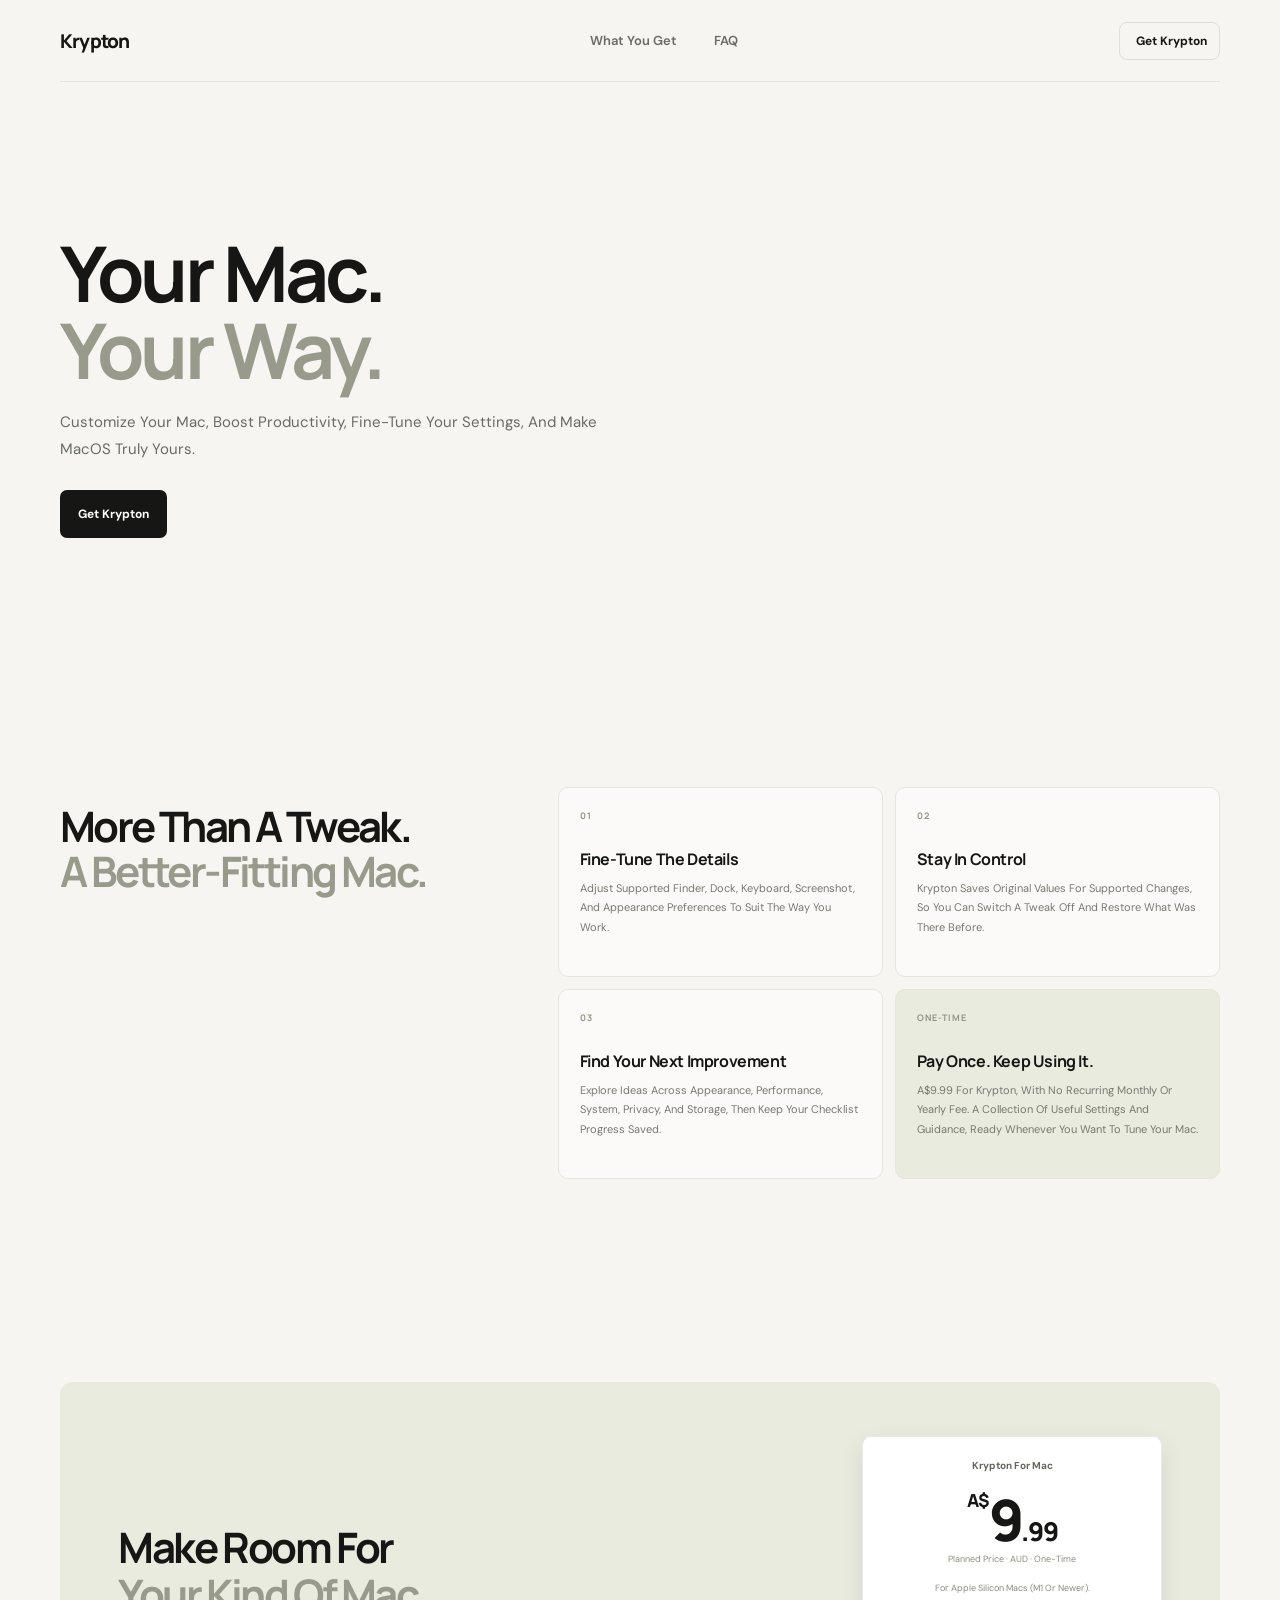
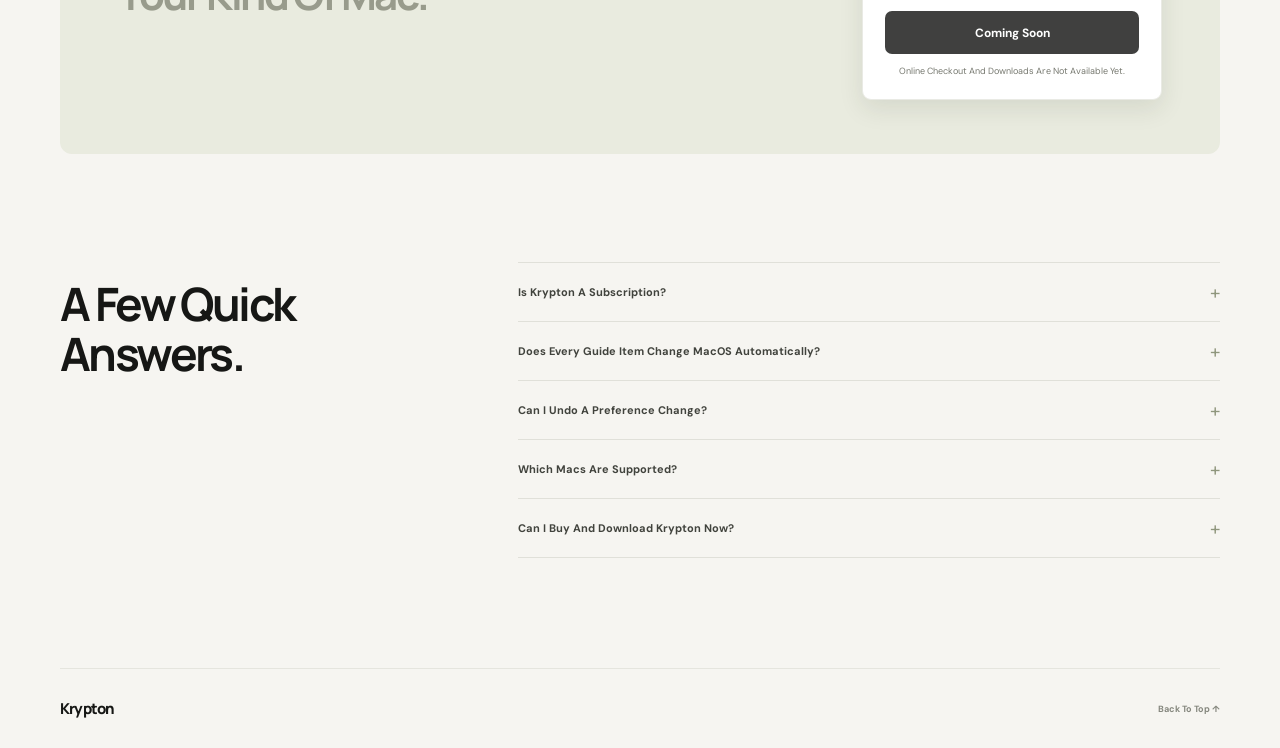
==== index.html @ 4edda945 "Add files via upload" ====
<!doctype html>
<html lang="en">
  <head>
    <meta charset="UTF-8" />
    <meta name="viewport" content="width=device-width, initial-scale=1.0" />
    <meta name="theme-color" content="#f6f5f1" />
    <meta
      name="description"
      content="Make Your Mac Feel Like Yours. Krypton Brings Reversible Settings And A Thoughtful Mac Setup Guide Together In One Simple App."
    />
    <title>Krypton</title>
    <link rel="icon" type="image/png" href="logo.png" />
    <link rel="stylesheet" href="styles.css" />
    <script src="script.js" defer></script>
  </head>
  <body>
    <header class="site-header">
      <a class="brand" href="#top" aria-label="Krypton home">
        <span>Krypton</span>
      </a>
      <nav class="main-nav" aria-label="Main navigation">
        <a href="#what-you-get">What You Get</a>
        <a href="#faq">FAQ</a>
      </nav>
      <a class="header-cta" href="#buy">Get Krypton</a>
      <button class="menu-toggle" type="button" aria-label="Open navigation" aria-expanded="false">
        <span></span>
        <span></span>
      </button>
    </header>

    <main id="top">
      <section class="hero page-shell">
        <div class="hero-copy">
          <h1>Your Mac.<br /><span>Your way.</span></h1>
          <p class="hero-description">
            Customize Your Mac, Boost Productivity, Fine-Tune Your Settings, And Make macOS Truly Yours.
          </p>
          <div class="hero-actions">
            <a class="button button-dark" href="#buy">Get Krypton</a>
          </div>
        </div>
      </section>

      <section class="value-section section-pad" id="what-you-get">
        <div class="value-heading">
          <h2>More Than A Tweak.<br /><span>A Better-Fitting Mac.</span></h2>
        </div>
        <div class="value-grid">
          <article class="value-card">
            <span class="value-number">01</span>
            <h3>Fine-Tune The Details</h3>
            <p>Adjust supported Finder, Dock, keyboard, screenshot, and appearance preferences to suit the way you work.</p>
          </article>
          <article class="value-card">
            <span class="value-number">02</span>
            <h3>Stay In Control</h3>
            <p>Krypton saves original values for supported changes, so you can switch a tweak off and restore what was there before.</p>
          </article>
          <article class="value-card">
            <span class="value-number">03</span>
            <h3>Find Your Next Improvement</h3>
            <p>Explore ideas across Appearance, Performance, System, Privacy, And Storage, then keep your checklist progress saved.</p>
          </article>
          <article class="value-card value-card-highlight">
            <span class="value-number">ONE-TIME</span>
            <h3>Pay Once. Keep Using It.</h3>
            <p>A$9.99 for Krypton, with no recurring monthly or yearly fee. A collection of useful settings and guidance, ready whenever you want to tune your Mac.</p>
          </article>
        </div>
      </section>

      <section class="price-section section-pad" id="buy">
        <div class="price-card">
          <div class="price-copy">
            <h2>Make room for<br /><span>your kind of Mac.</span></h2>
          </div>
          <div class="checkout-card">
            <div class="checkout-brand"><span>Krypton for Mac</span></div>
            <div class="price"><span class="currency">A$</span>9<span class="cents">.99</span></div>
            <p class="price-caption">Planned price · AUD · one-time</p>
            <p class="price-caption">For Apple silicon Macs (M1 or newer).</p>
            <button class="button button-dark checkout-button" type="button" disabled>Coming Soon</button>
            <p class="checkout-status" role="status" aria-live="polite">Online checkout and downloads are not available yet.</p>
          </div>
        </div>
      </section>

      <section class="faq-section section-pad" id="faq">
        <div class="faq-heading"><h2>A few quick<br />answers.</h2></div>
        <div class="faq-list">
          <details><summary>Is Krypton a subscription?<span>+</span></summary><p>No subscription is planned. The planned price is A$9.99 AUD as a one-time purchase.</p></details>
          <details><summary>Does every guide item change macOS automatically?<span>+</span></summary><p>No. The guide is a checklist of ideas and reminders. Only the separate preference controls apply changes.</p></details>
          <details><summary>Can I undo a preference change?<span>+</span></summary><p>Krypton saves the previous value when applying a preference control and is designed to restore it when that control is switched off. Preference availability can vary by macOS version.</p></details>
          <details><summary>Which Macs are supported?<span>+</span></summary><p>The current download is built for Apple silicon Macs (M1 or newer).</p></details>
          <details><summary>Can I buy and download Krypton now?<span>+</span></summary><p>Not yet. The website is informational for now; online checkout and downloads are not available.</p></details>
        </div>
      </section>
    </main>

    <footer class="site-footer">
      <a class="brand footer-brand" href="#top"><span>Krypton</span></a>
      <a href="#top" class="back-top">Back to top ↑</a>
    </footer>
  </body>
</html>
---- styles.css ----
@import url("https://fonts.googleapis.com/css2?family=DM+Sans:wght@400;500;600;700&family=Manrope:wght@400;500;600;700;800&display=swap");

:root {
  color-scheme: light;
  --paper: #f6f5f1;
  --white: #fff;
  --ink: #161715;
  --muted: #777970;
  --line: #e8e7e1;
  --green: #c9f36b;
  --green-dark: #83a936;
  --display: "Manrope", "Avenir Next", sans-serif;
  --body: "DM Sans", "Avenir Next", sans-serif;
}

* { box-sizing: border-box; }
html { scroll-behavior: smooth; }
body { margin: 0; background: var(--paper); color: var(--ink); font-family: var(--body); -webkit-font-smoothing: antialiased; text-transform: capitalize; }
a { color: inherit; text-decoration: none; }
button { font: inherit; }
.page-shell, .section-pad, .site-header, .site-footer { width: min(1160px, calc(100% - 64px)); margin-inline: auto; }

.site-header { height: 82px; display: flex; align-items: center; justify-content: space-between; border-bottom: 1px solid rgba(22, 23, 21, .08); }
.brand { display: inline-flex; align-items: center; gap: 10px; font: 800 19px var(--display); letter-spacing: -.8px; }
.brand img { width: 31px; height: 31px; object-fit: contain; border-radius: 9px; }
.main-nav { display: flex; gap: 37px; margin-left: 80px; color: #686a64; font-size: 13px; font-weight: 600; }
.main-nav a, .text-link, .back-top { transition: color .2s ease; }
.main-nav a:hover, .text-link:hover, .back-top:hover { color: var(--green-dark); }
.header-cta { display: inline-flex; align-items: center; gap: 12px; padding: 10px 12px 10px 16px; border: 1px solid #dedfd7; border-radius: 8px; font-size: 12px; font-weight: 700; transition: background .2s, border-color .2s; }
.header-cta span { padding: 5px 8px; border-radius: 5px; background: var(--green); font-size: 11px; }
.header-cta:hover { background: white; border-color: #c9cac2; }
.menu-toggle { display: none; }

.hero { min-height: 600px; display: grid; grid-template-columns: 1fr; align-items: center; padding-block: 74px 80px; }
.hero-copy { max-width: 700px; padding-bottom: 11px; }
.eyebrow { display: inline-flex; align-items: center; gap: 9px; color: #797b72; font-size: 10px; font-weight: 700; letter-spacing: 1.25px; }
.status-dot { width: 7px; height: 7px; display: inline-block; border-radius: 50%; background: #9fcb42; box-shadow: 0 0 0 4px rgba(159, 203, 66, .14); }
h1, h2, h3, p { margin-top: 0; }
h1, h2 { font-family: var(--display); letter-spacing: -3.8px; }
h1 { margin: 26px 0 21px; font-size: clamp(56px, 6vw, 79px); line-height: .99; font-weight: 700; }
h1 span, h2 span { color: #989b8c; }
.hero-description { max-width: 560px; margin-bottom: 27px; color: #696b64; font-size: 15px; line-height: 1.8; }
.hero-actions { display: flex; align-items: center; gap: 26px; }
.button { min-height: 48px; display: inline-flex; align-items: center; justify-content: center; gap: 27px; padding: 0 18px; border: 0; border-radius: 7px; font-size: 12px; font-weight: 700; cursor: pointer; }
.button-dark { background: var(--ink); color: white; transition: background .2s ease, transform .2s ease; }
.button-dark:hover:not(:disabled) { background: #33362f; transform: translateY(-1px); }
.button-dark span { font-size: 16px; font-weight: 400; }
.text-link { color: #585a53; font-size: 12px; font-weight: 700; }
.text-link span { margin-left: 7px; color: #9da08f; }
.hero-footnote { display: flex; align-items: center; gap: 9px; margin-top: 29px; color: #86887f; font-size: 10px; }
.hero-footnote b { padding-inline: 3px; color: #b0b1a9; }
.check-mark { width: 16px; height: 16px; display: grid; place-items: center; border-radius: 50%; background: #e5edda; color: #688b2b; font-size: 9px; }

.hero-visual { min-width: 0; position: relative; padding: 36px 0 25px 10px; }
.visual-glow { position: absolute; inset: 11% -4% 3% 9%; border-radius: 40%; background: radial-gradient(ellipse at center, rgba(208, 228, 174, .68), rgba(220, 229, 206, .13) 59%, transparent 73%); filter: blur(18px); }
.app-window { position: relative; z-index: 1; overflow: hidden; border: 1px solid #dcded5; border-radius: 11px; background: #fbfbf9; box-shadow: 0 24px 70px rgba(39, 43, 32, .14), 0 2px 7px rgba(39, 43, 32, .06); transform: perspective(1200px) rotateY(-3deg) rotateX(1deg); }
.window-topbar { height: 37px; display: flex; align-items: center; justify-content: space-between; padding: 0 13px; border-bottom: 1px solid #efefe9; background: #f8f8f5; }
.traffic-lights { display: flex; gap: 5px; }
.traffic-lights i { width: 7px; height: 7px; border-radius: 50%; background: #e3e3dc; }
.traffic-lights i:first-child { background: #f0b0a7; }
.traffic-lights i:nth-child(2) { background: #f2d181; }
.traffic-lights i:nth-child(3) { background: #a9d291; }
.window-title { color: #666960; font-size: 9px; font-weight: 700; }
.window-topbar-spacer { width: 35px; }
.window-body { min-height: 322px; display: grid; grid-template-columns: 135px 1fr; }
.preview-sidebar { padding: 24px 10px; border-right: 1px solid #eeeee8; background: #f9f9f6; }
.preview-nav { height: 29px; display: flex; align-items: center; gap: 9px; padding: 0 8px; border-radius: 5px; color: #85877d; font-size: 8px; }
.preview-nav.active { background: #ebeddf; color: #34362e; font-weight: 700; }
.nav-icon { width: 12px; text-align: center; color: #777d64; font-size: 12px; }
.preview-content { padding: 21px 22px 16px; }
.preview-heading { display: flex; align-items: center; justify-content: space-between; margin-bottom: 15px; }
.preview-kicker { color: #55584d; font: 800 9px var(--display); letter-spacing: .5px; }
.preview-pill { display: flex; align-items: center; gap: 4px; padding: 5px 7px; border: 1px solid #ecece5; border-radius: 20px; color: #7a7c71; font-size: 7px; }
.preview-pill i, .window-bottom i { width: 5px; height: 5px; display: inline-block; border-radius: 50%; background: #96c340; }
.preview-card { min-height: 57px; display: flex; align-items: center; gap: 9px; margin-bottom: 8px; padding: 9px 10px; border: 1px solid #e9eae3; border-radius: 7px; background: white; }
.preview-symbol { width: 23px; height: 23px; display: grid; flex: 0 0 23px; place-items: center; border-radius: 6px; background: #f2f3ed; color: #6d7954; font-size: 12px; }
.preview-card-copy { min-width: 0; display: grid; gap: 4px; flex: 1; }
.preview-card-copy b { overflow: hidden; color: #383a34; font-size: 8px; text-overflow: ellipsis; white-space: nowrap; }
.preview-card-copy small { overflow: hidden; color: #989a92; font-size: 6.7px; text-overflow: ellipsis; white-space: nowrap; }
.toggle { width: 25px; height: 14px; display: flex; align-items: center; padding: 2px; border-radius: 20px; background: #e5e6e0; }
.toggle i { width: 10px; height: 10px; border-radius: 50%; background: white; box-shadow: 0 1px 3px #0002; }
.toggle.on { justify-content: flex-end; background: #b1d86d; }
.preview-note { display: flex; align-items: center; gap: 6px; margin-top: 13px; color: #898b82; font-size: 7px; }
.preview-note span { color: #79993e; font-size: 12px; }
.window-bottom { height: 26px; display: flex; align-items: center; justify-content: space-between; padding: 0 13px; border-top: 1px solid #efefe9; color: #97998f; font-size: 7px; }
.window-bottom span:first-child { display: flex; align-items: center; gap: 5px; }
.floating-badge { position: absolute; right: -16px; bottom: 0; z-index: 2; display: flex; align-items: center; gap: 9px; padding: 10px 12px; border: 1px solid #e9eae4; border-radius: 8px; background: white; box-shadow: 0 8px 22px #3332; }
.floating-badge img { width: 28px; height: 28px; border-radius: 7px; }
.floating-badge > span:nth-child(2) { display: grid; gap: 3px; }
.floating-badge b { font-size: 9px; }
.floating-badge small { color: #898b83; font-size: 8px; }
.badge-check { width: 16px; height: 16px; display: grid; place-items: center; margin-left: 6px; border-radius: 50%; background: #eaf1df; color: #6a9230; font-size: 9px; }

.trust-strip { border-block: 1px solid #e7e6df; background: rgba(255, 255, 255, .36); }
.trust-inner { width: min(880px, calc(100% - 48px)); min-height: 78px; display: flex; align-items: center; justify-content: space-between; gap: 20px; margin-inline: auto; color: #777970; font-size: 11px; }
.trust-inner b { margin-right: 4px; color: var(--ink); font: 800 13px var(--display); }
.trust-divider { width: 1px; height: 23px; background: #e1e1d9; }
.section-pad { padding-block: 105px; }
.section-intro { max-width: 490px; }
.section-intro h2, .how-heading h2, .faq-heading h2 { margin: 17px 0 14px; font-size: 46px; line-height: 1.08; letter-spacing: -2.6px; }
.section-intro > p { max-width: 430px; margin: 0; color: #73756d; font-size: 13px; line-height: 1.8; }
.feature-grid { display: grid; grid-template-columns: 1.15fr .85fr; gap: 14px; margin-top: 39px; }
.feature-card { min-height: 270px; display: flex; flex-direction: column; justify-content: space-between; padding: 25px 26px; border: 1px solid #e5e5de; border-radius: 10px; background: rgba(255,255,255,.57); }
.feature-card-large { grid-row: span 2; min-height: 420px; }
.feature-top { display: flex; align-items: center; justify-content: space-between; }
.feature-icon { width: 34px; height: 34px; display: grid; place-items: center; border-radius: 9px; background: #edf2e4; color: #52643a; font-size: 17px; }
.icon-arrows { font-size: 18px; }
.icon-check { font-size: 15px; }
.icon-undo { font-size: 20px; }
.feature-index { color: #a1a297; font-size: 8px; font-weight: 700; letter-spacing: 1px; }
.feature-card h3 { margin: 0 0 9px; font: 700 20px var(--display); letter-spacing: -.7px; }
.feature-card p { max-width: 420px; margin: 0; color: #777970; font-size: 11px; line-height: 1.75; }
.mini-preferences { display: grid; gap: 8px; margin-top: 21px; padding: 13px; border: 1px solid #ecece6; border-radius: 7px; background: #fbfbf8; }
.mini-preferences > span { display: flex; align-items: center; justify-content: space-between; color: #71736b; font-size: 9px; }
.mini-switch { width: 21px; height: 12px; position: relative; border-radius: 12px; background: #e1e2db; }
.mini-switch::after { width: 8px; height: 8px; position: absolute; top: 2px; left: 2px; border-radius: 50%; background: white; content: ""; }
.mini-switch.active { background: #aed66b; }
.mini-switch.active::after { left: 11px; }
.feature-tags { display: flex; flex-wrap: wrap; gap: 6px; margin-top: 19px; }
.feature-tags span { padding: 6px 8px; border: 1px solid #e9eae3; border-radius: 5px; color: #777970; font-size: 8px; }
.restore-preview { display: flex; align-items: center; gap: 9px; margin-top: 18px; padding: 10px; border: 1px solid #e9eae3; border-radius: 7px; background: #fbfbf8; }
.restore-arrow { width: 22px; height: 22px; display: grid; place-items: center; border-radius: 50%; background: #edf2e4; color: #728848; font-size: 14px; }
.restore-preview > span:last-child { display: grid; gap: 3px; }
.restore-preview b { color: #64665e; font-size: 8px; }
.restore-preview small { color: #999b93; font-size: 7px; }

.how-section { width: 100%; display: grid; grid-template-columns: .8fr 1.2fr; gap: 90px; padding-inline: max(32px, calc((100% - 1160px) / 2)); background: #eeeee8; }
.how-heading h2 { margin-bottom: 0; }
.steps { display: grid; }
.step { display: flex; gap: 21px; padding: 21px 0; border-bottom: 1px solid #dedfd7; }
.step:first-child { padding-top: 5px; }
.step:last-child { border: 0; padding-bottom: 0; }
.step-number { padding-top: 2px; color: #9a9d8d; font: 700 10px var(--display); }
.step h3 { margin: 0 0 6px; font: 700 13px var(--display); }
.step p { max-width: 380px; margin: 0; color: #797b72; font-size: 10px; line-height: 1.7; }

.value-section { display: grid; grid-template-columns: .8fr 1.2fr; gap: 56px; align-items: start; }
.value-heading { position: sticky; top: 32px; }
.value-heading h2 { margin: 17px 0 14px; font-size: 42px; line-height: 1.08; letter-spacing: -2.6px; }
.value-heading > p { max-width: 360px; margin: 0; color: #73756d; font-size: 13px; line-height: 1.8; }
.value-grid { display: grid; grid-template-columns: repeat(2, minmax(0, 1fr)); gap: 12px; }
.value-card { min-height: 190px; padding: 21px; border: 1px solid #e5e5de; border-radius: 10px; background: rgba(255,255,255,.57); }
.value-number { display: block; margin-bottom: 26px; color: #929586; font: 700 9px var(--display); letter-spacing: 1px; }
.value-card h3 { margin: 0 0 9px; font: 700 16px var(--display); letter-spacing: -.4px; }
.value-card p { margin: 0; color: #777970; font-size: 11px; line-height: 1.75; }
.value-card-highlight { background: #e9ebdf; }

.price-section { padding-block: 98px; }
.price-card { display: grid; grid-template-columns: 1fr 300px; gap: 65px; align-items: center; padding: 54px 58px; border-radius: 12px; background: #e9ebdf; }
.price-copy h2 { margin: 18px 0 13px; font-size: 42px; line-height: 1.1; letter-spacing: -2.4px; }
.price-copy > p { max-width: 425px; margin: 0; color: #73756c; font-size: 11px; line-height: 1.8; }
.price-includes { display: grid; grid-template-columns: 14px 1fr; gap: 12px 7px; align-items: center; margin-top: 24px; color: #66695e; font-size: 9px; }
.price-includes span { color: #718e3e; font-weight: 700; }
.checkout-card { padding: 22px; border: 1px solid #e9eae4; border-radius: 9px; background: white; box-shadow: 0 9px 24px #2c34201a; text-align: center; }
.checkout-brand { display: flex; align-items: center; justify-content: center; gap: 8px; color: #64665e; font-size: 10px; font-weight: 700; }
.checkout-brand img { width: 24px; height: 24px; border-radius: 6px; }
.price { margin-top: 20px; font: 800 57px/.95 var(--display); letter-spacing: -3px; }
.currency { vertical-align: top; font-size: 18px; letter-spacing: -1px; }
.cents { font-size: 26px; letter-spacing: -1px; }
.price-caption { margin: 7px 0 17px; color: #8a8c83; font-size: 9px; }
.checkout-button { width: 100%; min-height: 43px; justify-content: center; padding-inline: 14px; }
.checkout-button:disabled { opacity: .82; cursor: not-allowed; }
.checkout-status { margin: 11px 0 0; color: #76786f; font-size: 9px; }
.secure-note { display: flex; align-items: center; justify-content: center; gap: 5px; margin-top: 17px; padding-top: 14px; border-top: 1px solid #efefe9; color: #9a9c94; font-size: 7px; }
.secure-note span { color: #818d6a; font-size: 12px; }
.checkout-result { min-height: calc(100vh - 164px); display: flex; flex-direction: column; align-items: flex-start; justify-content: center; padding-block: 70px; }
.checkout-result h1 { margin-block: 24px 18px; }
.checkout-result-status { max-width: 480px; margin-bottom: 22px; color: #696b64; font-size: 14px; line-height: 1.7; }
.download-button { text-transform: none; }
.download-button[hidden] { display: none; }
.checkout-result > .text-link { margin-top: 19px; }

.faq-section { display: grid; grid-template-columns: .7fr 1.3fr; gap: 80px; padding-top: 10px; padding-bottom: 110px; }
.faq-heading h2 { margin-top: 17px; }
.faq-list details { border-bottom: 1px solid #e0e0d9; }
.faq-list details:first-child { border-top: 1px solid #e0e0d9; }
.faq-list summary { min-height: 58px; display: flex; align-items: center; justify-content: space-between; gap: 20px; cursor: pointer; list-style: none; color: #41433d; font-size: 11px; font-weight: 700; }
.faq-list summary::-webkit-details-marker { display: none; }
.faq-list summary span { color: #8f967d; font-size: 19px; font-weight: 400; transition: transform .2s; }
.faq-list details[open] summary span { transform: rotate(45deg); }
.faq-list details p { max-width: 510px; margin: -2px 0 17px; color: #777970; font-size: 10px; line-height: 1.8; }

.site-footer { min-height: 80px; display: flex; align-items: center; justify-content: space-between; border-top: 1px solid #e5e5de; color: #85877e; font-size: 9px; }
.footer-brand { color: var(--ink); font-size: 15px; }
.footer-brand img { width: 25px; height: 25px; border-radius: 7px; }
.back-top { font-size: 9px; font-weight: 700; }

@media (max-width: 850px) {
  .page-shell, .section-pad, .site-header, .site-footer { width: min(100% - 42px, 680px); }
  .main-nav { margin-left: 0; gap: 20px; }
  .hero { min-height: auto; grid-template-columns: 1fr; gap: 25px; padding-block: 70px 75px; }
  .hero-copy { max-width: 550px; }
  .hero-visual { width: min(100%, 600px); justify-self: center; padding-inline: 10px; }
  .floating-badge { right: 0; }
  .value-section { grid-template-columns: 1fr; gap: 30px; }
  .value-heading { position: static; }
  .feature-grid { grid-template-columns: 1fr 1fr; }
  .feature-card-large { grid-column: span 2; grid-row: auto; min-height: 350px; }
  .how-section { grid-template-columns: 1fr 1.2fr; gap: 36px; padding-inline: 32px; }
  .price-card { grid-template-columns: 1fr 270px; gap: 30px; padding: 38px 30px; }
  .faq-section { grid-template-columns: 1fr 1.5fr; gap: 35px; }
}

@media (max-width: 600px) {
  .page-shell, .section-pad, .site-header, .site-footer { width: calc(100% - 38px); }
  .site-header { height: 68px; }
  .brand { font-size: 17px; }
  .brand img { width: 28px; height: 28px; }
  .main-nav { position: absolute; top: 61px; right: 19px; left: 19px; z-index: 5; display: none; flex-direction: column; gap: 0; padding: 8px 14px; border: 1px solid var(--line); border-radius: 9px; background: white; box-shadow: 0 12px 30px #00000012; }
  .main-nav.open { display: flex; }
  .main-nav a { padding: 12px 4px; }
  .header-cta { margin-left: auto; margin-right: 11px; padding: 8px 9px 8px 11px; font-size: 10px; }
  .header-cta span { padding: 4px 6px; font-size: 9px; }
  .menu-toggle { width: 32px; height: 32px; display: flex; flex-direction: column; justify-content: center; gap: 5px; padding: 7px; border: 1px solid #dedfd7; border-radius: 7px; background: transparent; }
  .menu-toggle span { width: 100%; height: 1px; background: var(--ink); }
  .hero { gap: 15px; padding-block: 57px 58px; }
  h1 { margin-top: 22px; font-size: clamp(56px, 15vw, 72px); letter-spacing: -3.5px; }
  .hero-description { max-width: 380px; font-size: 13px; }
  .hero-visual { padding: 15px 1px 24px; }
  .value-grid { grid-template-columns: 1fr; }
  .value-card { min-height: 0; }
  .value-number { margin-bottom: 18px; }
  .app-window { transform: none; }
  .window-body { min-height: 285px; grid-template-columns: 96px 1fr; }
  .preview-sidebar { padding: 20px 6px; }
  .preview-nav { gap: 5px; padding-inline: 5px; font-size: 7px; }
  .nav-icon { width: 10px; }
  .preview-content { padding: 17px 10px 12px; }
  .preview-card { gap: 6px; padding-inline: 7px; }
  .preview-symbol { width: 19px; height: 19px; flex-basis: 19px; font-size: 10px; }
  .preview-card-copy b { font-size: 7px; }
  .preview-card-copy small { font-size: 6px; }
  .preview-heading { gap: 5px; }
  .preview-kicker { font-size: 8px; }
  .preview-pill { font-size: 6px; }
  .floating-badge { right: 0; bottom: 0; }
  .trust-inner { width: calc(100% - 30px); min-height: 70px; gap: 10px; }
  .trust-inner > span:not(.trust-divider) { max-width: 105px; font-size: 8px; line-height: 1.5; }
  .trust-inner b { display: block; font-size: 11px; }
  .trust-divider { height: 27px; }
  .section-pad { padding-block: 74px; }
  .section-intro h2, .how-heading h2, .faq-heading h2 { font-size: 39px; letter-spacing: -2.2px; }
  .feature-grid { grid-template-columns: 1fr; gap: 10px; margin-top: 27px; }
  .feature-card, .feature-card-large { min-height: 245px; grid-column: auto; padding: 21px; }
  .feature-card-large { min-height: 340px; }
  .how-section { width: 100%; grid-template-columns: 1fr; gap: 31px; padding-inline: 19px; }
  .steps { padding-top: 4px; }
  .step { gap: 16px; padding-block: 18px; }
  .price-section { padding-block: 65px; }
  .price-card { grid-template-columns: 1fr; gap: 28px; padding: 30px 22px; }
  .price-copy h2 { font-size: 37px; }
  .checkout-card { width: min(100%, 340px); justify-self: center; }
  .faq-section { grid-template-columns: 1fr; gap: 14px; padding-top: 0; padding-bottom: 72px; }
  .faq-heading h2 br { display: none; }
  .site-footer { min-height: 72px; gap: 10px; }
  .site-footer > span { max-width: 120px; text-align: center; line-height: 1.5; }
}

@media (prefers-reduced-motion: reduce) {
  *, *::before, *::after { scroll-behavior: auto !important; transition-duration: .01ms !important; }
}
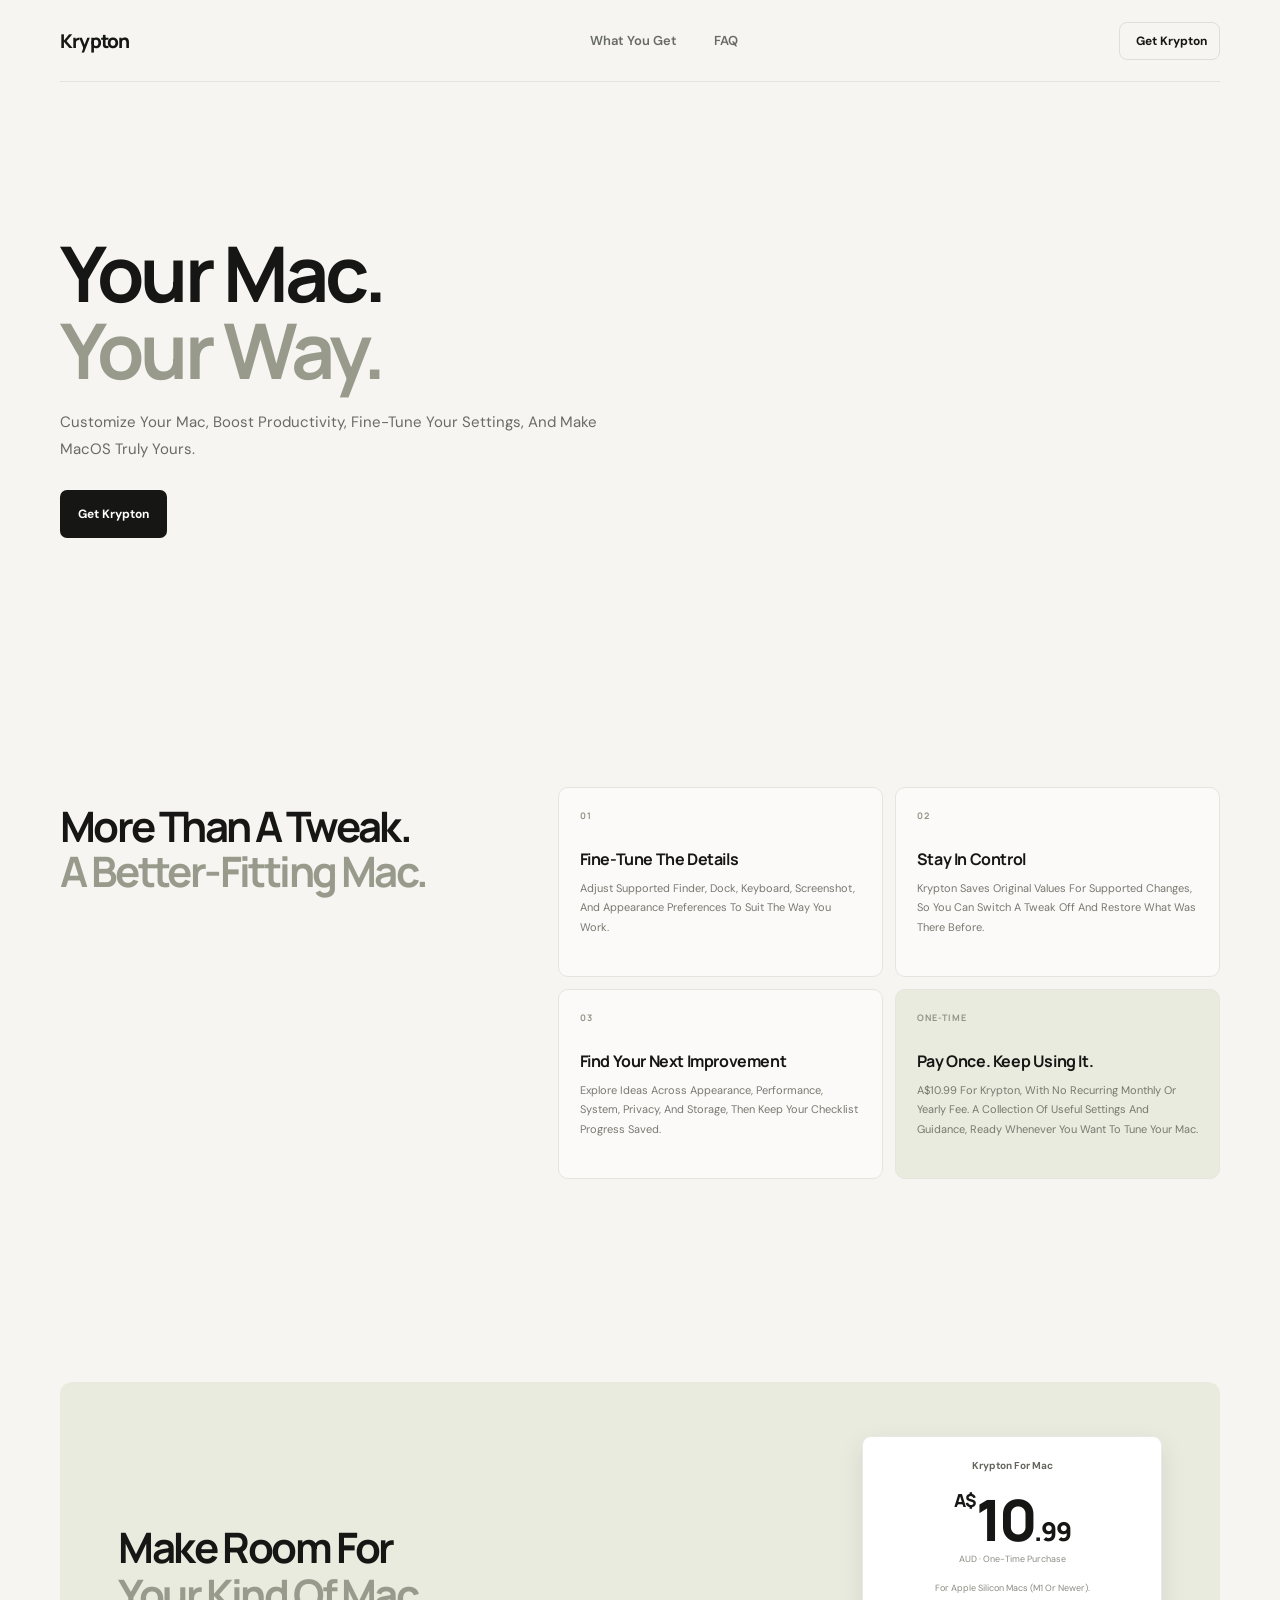
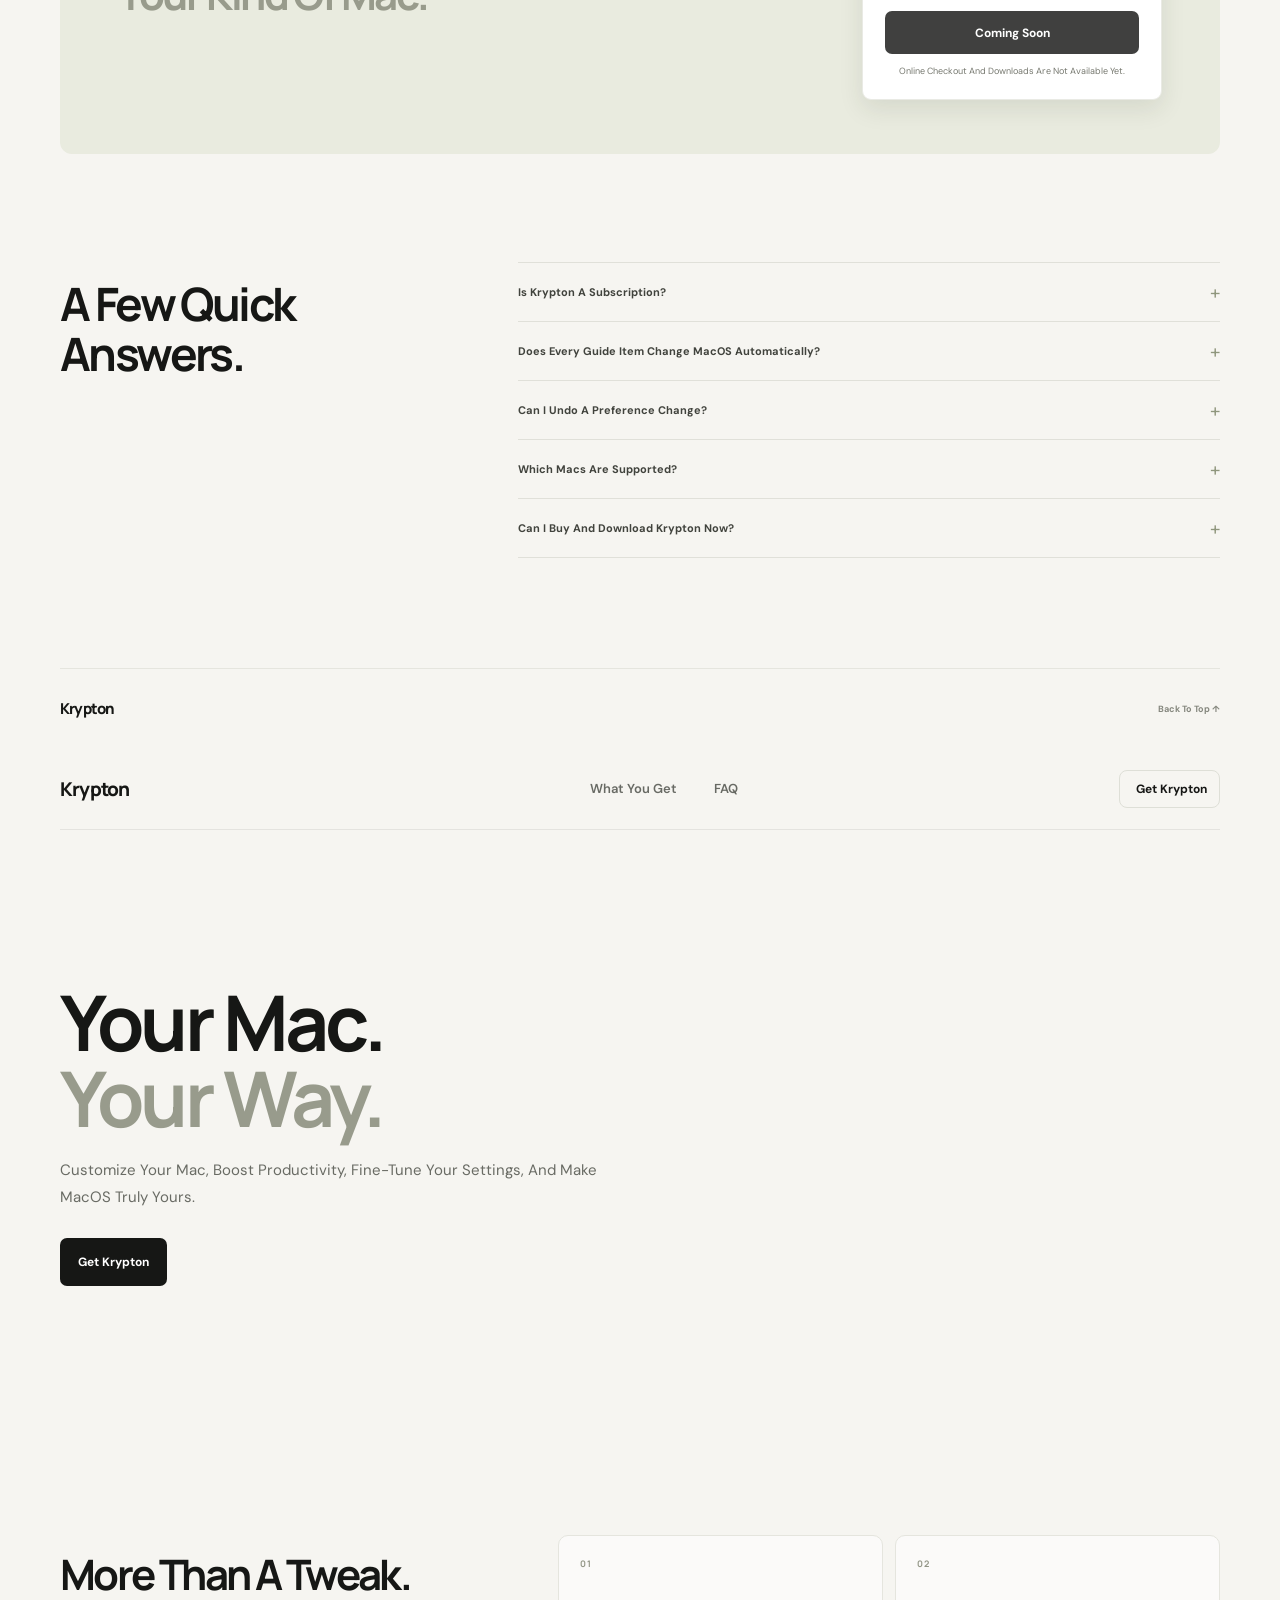
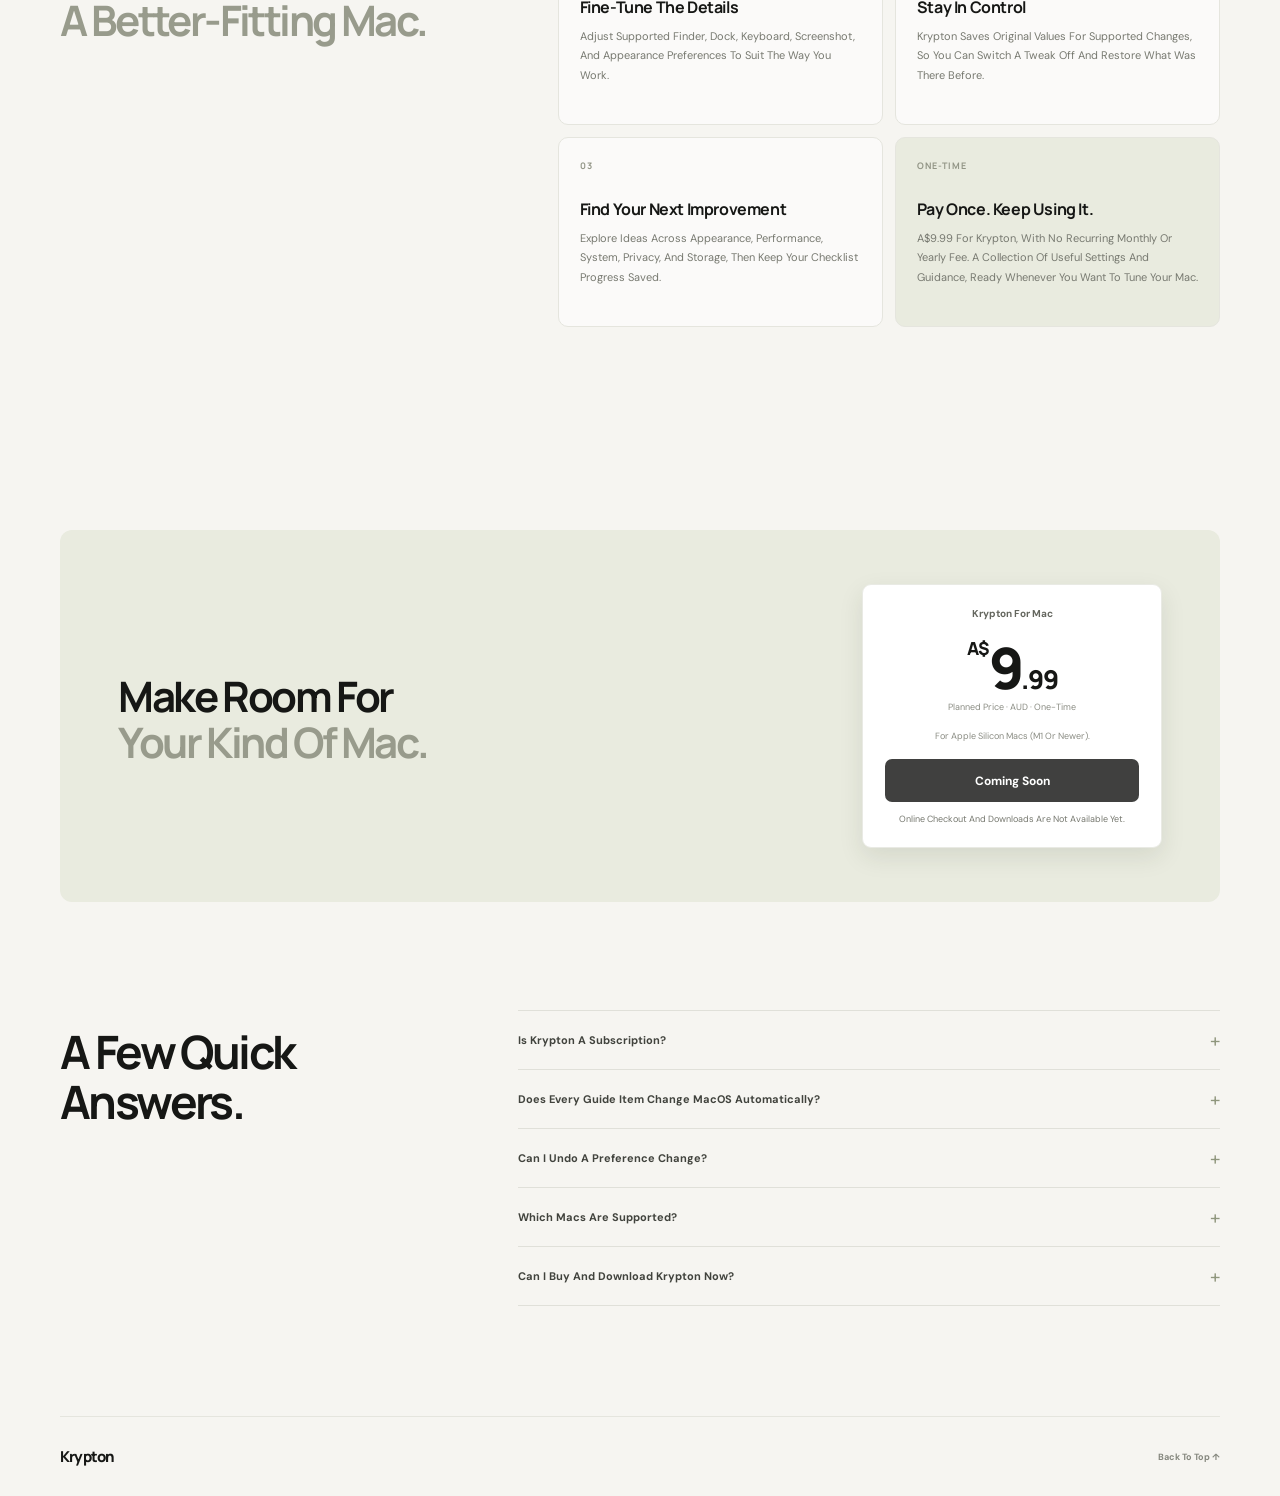
==== commit 3eef40b4: "Update storefront price to A$10.99 Co-authored-by: Copilot <223556219+Copilot@users.noreply.github.c" ====
--- a/index.html
+++ b/index.html
@@ -65,6 +65,111 @@
           <article class="value-card value-card-highlight">
             <span class="value-number">ONE-TIME</span>
             <h3>Pay Once. Keep Using It.</h3>
+            <p>A$10.99 for Krypton, with no recurring monthly or yearly fee. A collection of useful settings and guidance, ready whenever you want to tune your Mac.</p>
+          </article>
+        </div>
+      </section>
+
+      <section class="price-section section-pad" id="buy">
+        <div class="price-card">
+          <div class="price-copy">
+            <h2>Make room for<br /><span>your kind of Mac.</span></h2>
+          </div>
+          <div class="checkout-card">
+            <div class="checkout-brand"><span>Krypton for Mac</span></div>
+            <div class="price"><span class="currency">A$</span>10<span class="cents">.99</span></div>
+            <p class="price-caption">AUD · one-time purchase</p>
+            <p class="price-caption">For Apple silicon Macs (M1 or newer).</p>
+            <button class="button button-dark checkout-button" type="button" disabled>Coming Soon</button>
+            <p class="checkout-status" role="status" aria-live="polite">Online checkout and downloads are not available yet.</p>
+          </div>
+        </div>
+      </section>
+
+      <section class="faq-section section-pad" id="faq">
+        <div class="faq-heading"><h2>A few quick<br />answers.</h2></div>
+        <div class="faq-list">
+          <details><summary>Is Krypton a subscription?<span>+</span></summary><p>No. Krypton is A$10.99 AUD as a one-time purchase.</p></details>
+          <details><summary>Does every guide item change macOS automatically?<span>+</span></summary><p>No. The guide is a checklist of ideas and reminders. Only the separate preference controls apply changes.</p></details>
+          <details><summary>Can I undo a preference change?<span>+</span></summary><p>Krypton saves the previous value when applying a preference control and is designed to restore it when that control is switched off. Preference availability can vary by macOS version.</p></details>
+          <details><summary>Which Macs are supported?<span>+</span></summary><p>The current download is built for Apple silicon Macs (M1 or newer).</p></details>
+          <details><summary>Can I buy and download Krypton now?<span>+</span></summary><p>Checkout and downloads are being set up. Krypton will be A$10.99 AUD as a one-time purchase.</p></details>
+        </div>
+      </section>
+    </main>
+
+    <footer class="site-footer">
+      <a class="brand footer-brand" href="#top"><span>Krypton</span></a>
+      <a href="#top" class="back-top">Back to top ↑</a>
+    </footer>
+  </body>
+</html><!doctype html>
+<html lang="en">
+  <head>
+    <meta charset="UTF-8" />
+    <meta name="viewport" content="width=device-width, initial-scale=1.0" />
+    <meta name="theme-color" content="#f6f5f1" />
+    <meta
+      name="description"
+      content="Make Your Mac Feel Like Yours. Krypton Brings Reversible Settings And A Thoughtful Mac Setup Guide Together In One Simple App."
+    />
+    <title>Krypton</title>
+    <link rel="icon" type="image/png" href="logo.png" />
+    <link rel="stylesheet" href="styles.css" />
+    <script src="script.js" defer></script>
+  </head>
+  <body>
+    <header class="site-header">
+      <a class="brand" href="#top" aria-label="Krypton home">
+        <span>Krypton</span>
+      </a>
+      <nav class="main-nav" aria-label="Main navigation">
+        <a href="#what-you-get">What You Get</a>
+        <a href="#faq">FAQ</a>
+      </nav>
+      <a class="header-cta" href="#buy">Get Krypton</a>
+      <button class="menu-toggle" type="button" aria-label="Open navigation" aria-expanded="false">
+        <span></span>
+        <span></span>
+      </button>
+    </header>
+
+    <main id="top">
+      <section class="hero page-shell">
+        <div class="hero-copy">
+          <h1>Your Mac.<br /><span>Your way.</span></h1>
+          <p class="hero-description">
+            Customize Your Mac, Boost Productivity, Fine-Tune Your Settings, And Make macOS Truly Yours.
+          </p>
+          <div class="hero-actions">
+            <a class="button button-dark" href="#buy">Get Krypton</a>
+          </div>
+        </div>
+      </section>
+
+      <section class="value-section section-pad" id="what-you-get">
+        <div class="value-heading">
+          <h2>More Than A Tweak.<br /><span>A Better-Fitting Mac.</span></h2>
+        </div>
+        <div class="value-grid">
+          <article class="value-card">
+            <span class="value-number">01</span>
+            <h3>Fine-Tune The Details</h3>
+            <p>Adjust supported Finder, Dock, keyboard, screenshot, and appearance preferences to suit the way you work.</p>
+          </article>
+          <article class="value-card">
+            <span class="value-number">02</span>
+            <h3>Stay In Control</h3>
+            <p>Krypton saves original values for supported changes, so you can switch a tweak off and restore what was there before.</p>
+          </article>
+          <article class="value-card">
+            <span class="value-number">03</span>
+            <h3>Find Your Next Improvement</h3>
+            <p>Explore ideas across Appearance, Performance, System, Privacy, And Storage, then keep your checklist progress saved.</p>
+          </article>
+          <article class="value-card value-card-highlight">
+            <span class="value-number">ONE-TIME</span>
+            <h3>Pay Once. Keep Using It.</h3>
             <p>A$9.99 for Krypton, with no recurring monthly or yearly fee. A collection of useful settings and guidance, ready whenever you want to tune your Mac.</p>
           </article>
         </div>
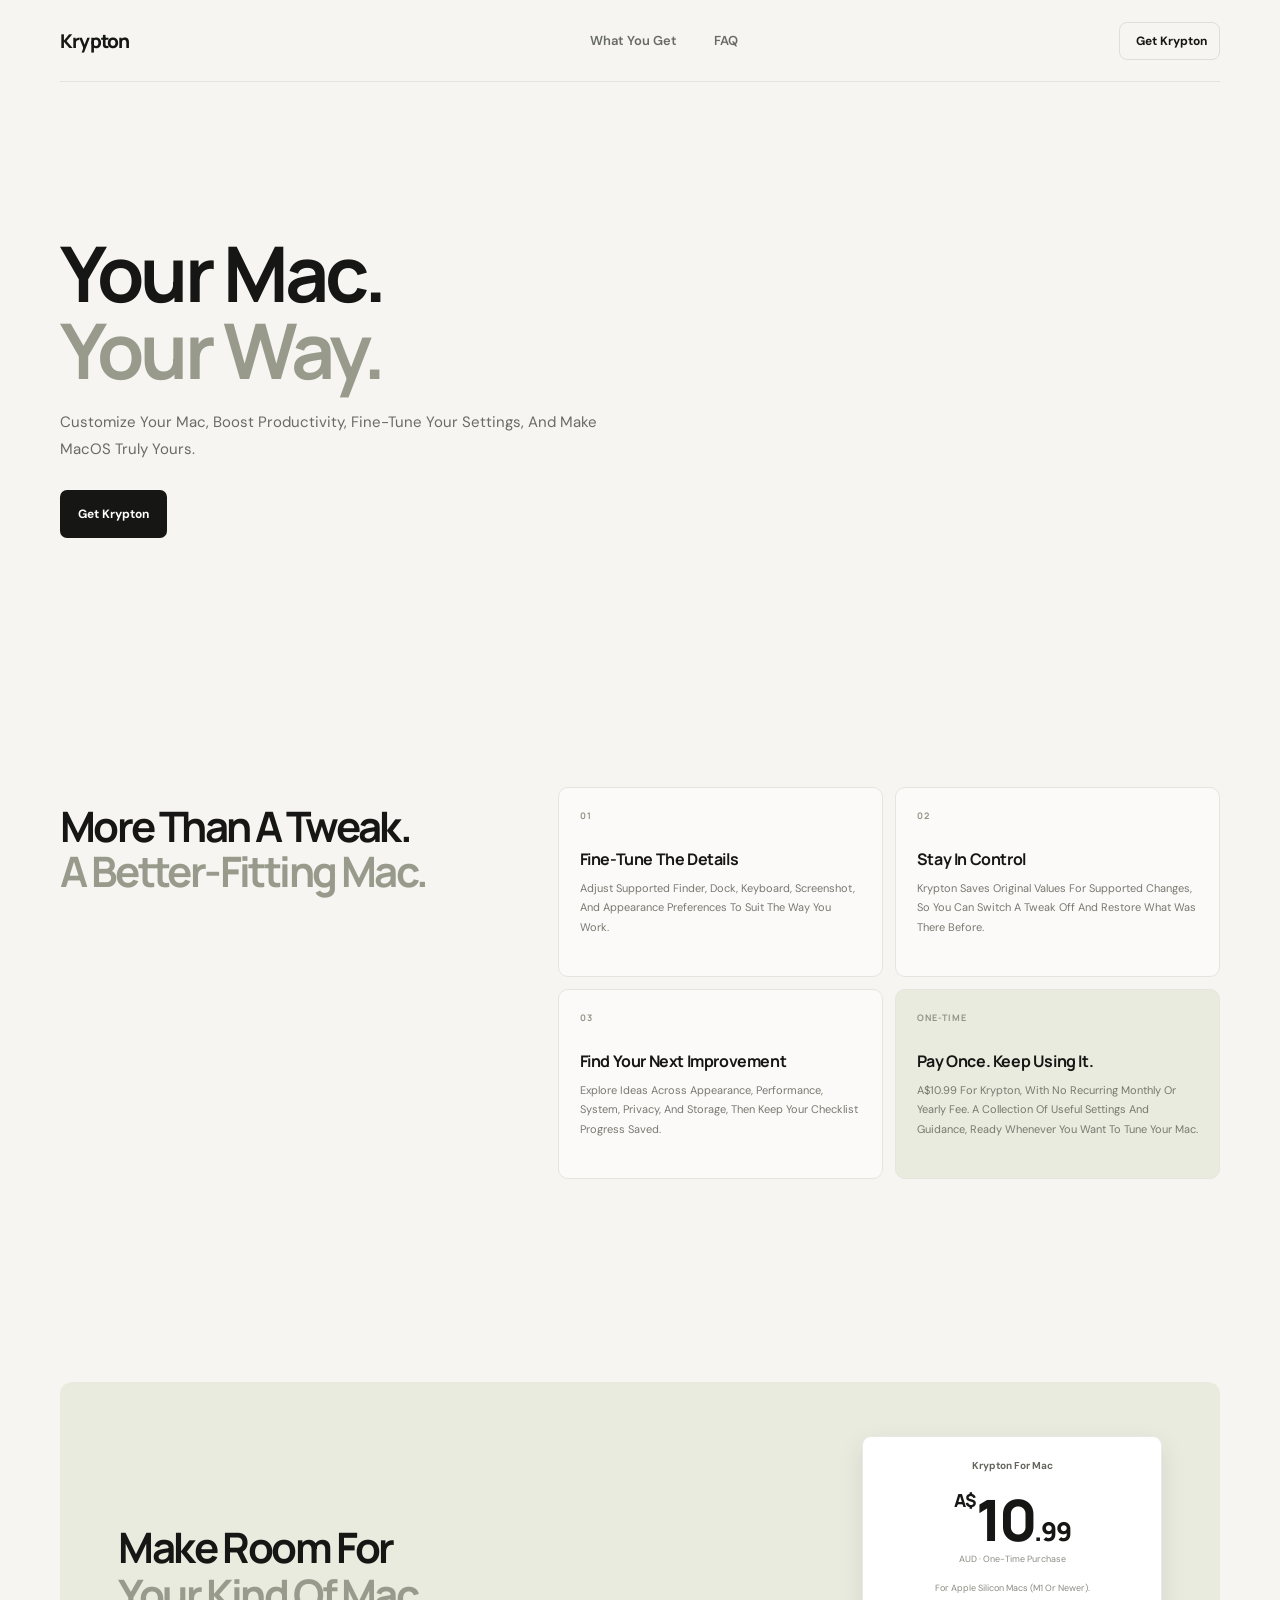
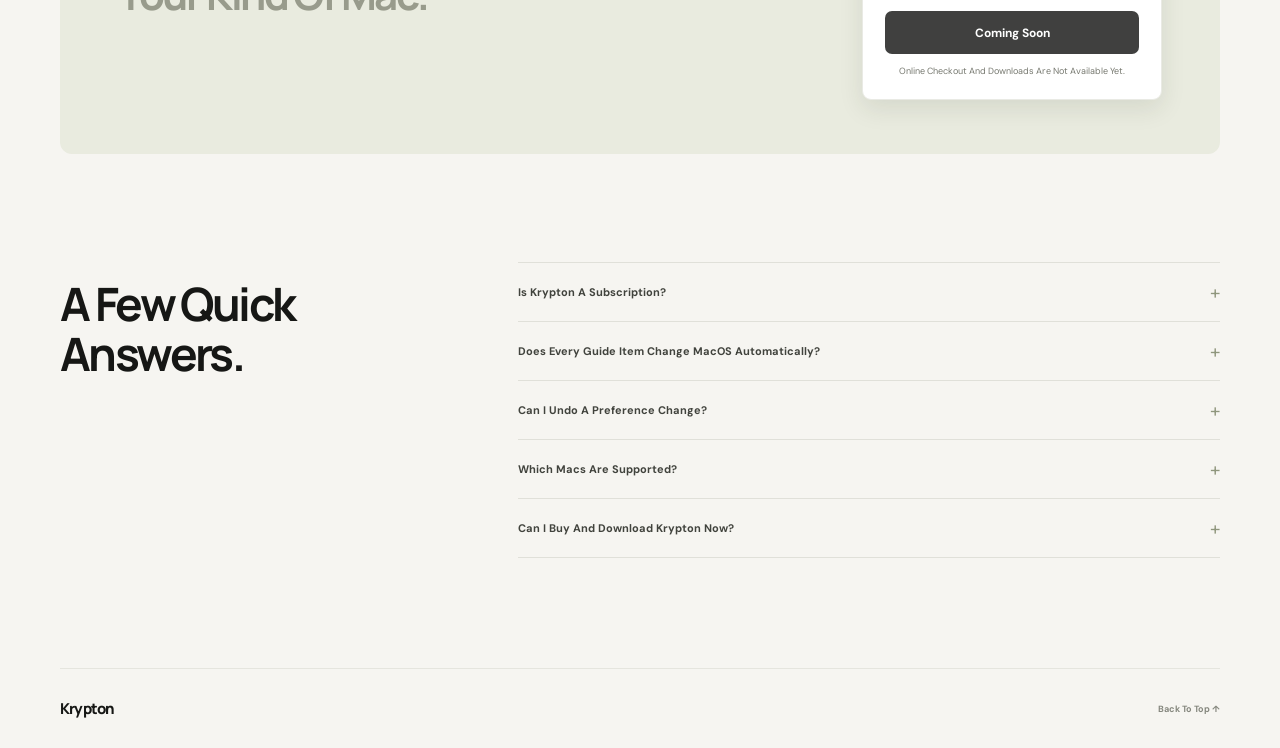
==== commit 44d69d45: "Remove duplicate storefront content and confirm A$10.99 price Co-authored-by: Copilot <223556219+Cop" ====
--- a/index.html
+++ b/index.html
@@ -103,109 +103,4 @@
       <a href="#top" class="back-top">Back to top ↑</a>
     </footer>
   </body>
-</html><!doctype html>
-<html lang="en">
-  <head>
-    <meta charset="UTF-8" />
-    <meta name="viewport" content="width=device-width, initial-scale=1.0" />
-    <meta name="theme-color" content="#f6f5f1" />
-    <meta
-      name="description"
-      content="Make Your Mac Feel Like Yours. Krypton Brings Reversible Settings And A Thoughtful Mac Setup Guide Together In One Simple App."
-    />
-    <title>Krypton</title>
-    <link rel="icon" type="image/png" href="logo.png" />
-    <link rel="stylesheet" href="styles.css" />
-    <script src="script.js" defer></script>
-  </head>
-  <body>
-    <header class="site-header">
-      <a class="brand" href="#top" aria-label="Krypton home">
-        <span>Krypton</span>
-      </a>
-      <nav class="main-nav" aria-label="Main navigation">
-        <a href="#what-you-get">What You Get</a>
-        <a href="#faq">FAQ</a>
-      </nav>
-      <a class="header-cta" href="#buy">Get Krypton</a>
-      <button class="menu-toggle" type="button" aria-label="Open navigation" aria-expanded="false">
-        <span></span>
-        <span></span>
-      </button>
-    </header>
-
-    <main id="top">
-      <section class="hero page-shell">
-        <div class="hero-copy">
-          <h1>Your Mac.<br /><span>Your way.</span></h1>
-          <p class="hero-description">
-            Customize Your Mac, Boost Productivity, Fine-Tune Your Settings, And Make macOS Truly Yours.
-          </p>
-          <div class="hero-actions">
-            <a class="button button-dark" href="#buy">Get Krypton</a>
-          </div>
-        </div>
-      </section>
-
-      <section class="value-section section-pad" id="what-you-get">
-        <div class="value-heading">
-          <h2>More Than A Tweak.<br /><span>A Better-Fitting Mac.</span></h2>
-        </div>
-        <div class="value-grid">
-          <article class="value-card">
-            <span class="value-number">01</span>
-            <h3>Fine-Tune The Details</h3>
-            <p>Adjust supported Finder, Dock, keyboard, screenshot, and appearance preferences to suit the way you work.</p>
-          </article>
-          <article class="value-card">
-            <span class="value-number">02</span>
-            <h3>Stay In Control</h3>
-            <p>Krypton saves original values for supported changes, so you can switch a tweak off and restore what was there before.</p>
-          </article>
-          <article class="value-card">
-            <span class="value-number">03</span>
-            <h3>Find Your Next Improvement</h3>
-            <p>Explore ideas across Appearance, Performance, System, Privacy, And Storage, then keep your checklist progress saved.</p>
-          </article>
-          <article class="value-card value-card-highlight">
-            <span class="value-number">ONE-TIME</span>
-            <h3>Pay Once. Keep Using It.</h3>
-            <p>A$9.99 for Krypton, with no recurring monthly or yearly fee. A collection of useful settings and guidance, ready whenever you want to tune your Mac.</p>
-          </article>
-        </div>
-      </section>
-
-      <section class="price-section section-pad" id="buy">
-        <div class="price-card">
-          <div class="price-copy">
-            <h2>Make room for<br /><span>your kind of Mac.</span></h2>
-          </div>
-          <div class="checkout-card">
-            <div class="checkout-brand"><span>Krypton for Mac</span></div>
-            <div class="price"><span class="currency">A$</span>9<span class="cents">.99</span></div>
-            <p class="price-caption">Planned price · AUD · one-time</p>
-            <p class="price-caption">For Apple silicon Macs (M1 or newer).</p>
-            <button class="button button-dark checkout-button" type="button" disabled>Coming Soon</button>
-            <p class="checkout-status" role="status" aria-live="polite">Online checkout and downloads are not available yet.</p>
-          </div>
-        </div>
-      </section>
-
-      <section class="faq-section section-pad" id="faq">
-        <div class="faq-heading"><h2>A few quick<br />answers.</h2></div>
-        <div class="faq-list">
-          <details><summary>Is Krypton a subscription?<span>+</span></summary><p>No subscription is planned. The planned price is A$9.99 AUD as a one-time purchase.</p></details>
-          <details><summary>Does every guide item change macOS automatically?<span>+</span></summary><p>No. The guide is a checklist of ideas and reminders. Only the separate preference controls apply changes.</p></details>
-          <details><summary>Can I undo a preference change?<span>+</span></summary><p>Krypton saves the previous value when applying a preference control and is designed to restore it when that control is switched off. Preference availability can vary by macOS version.</p></details>
-          <details><summary>Which Macs are supported?<span>+</span></summary><p>The current download is built for Apple silicon Macs (M1 or newer).</p></details>
-          <details><summary>Can I buy and download Krypton now?<span>+</span></summary><p>Not yet. The website is informational for now; online checkout and downloads are not available.</p></details>
-        </div>
-      </section>
-    </main>
-
-    <footer class="site-footer">
-      <a class="brand footer-brand" href="#top"><span>Krypton</span></a>
-      <a href="#top" class="back-top">Back to top ↑</a>
-    </footer>
-  </body>
 </html>
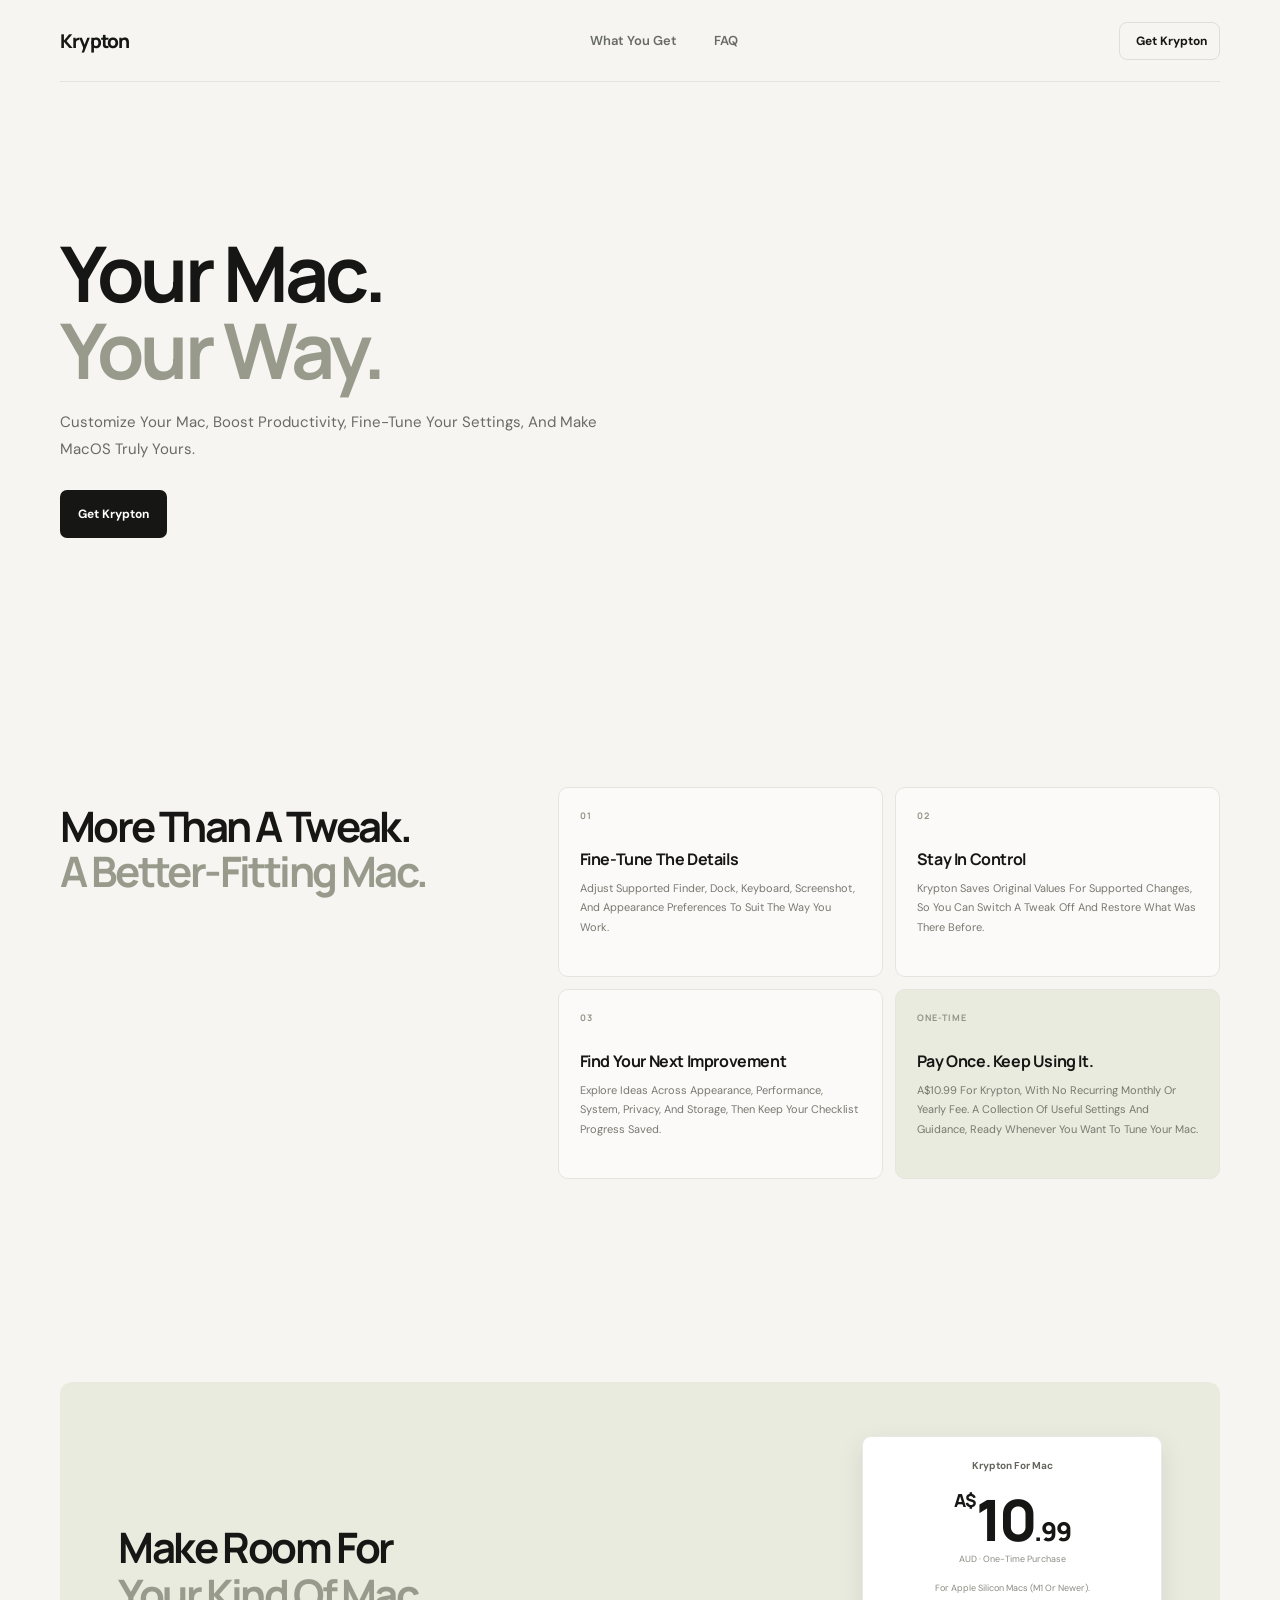
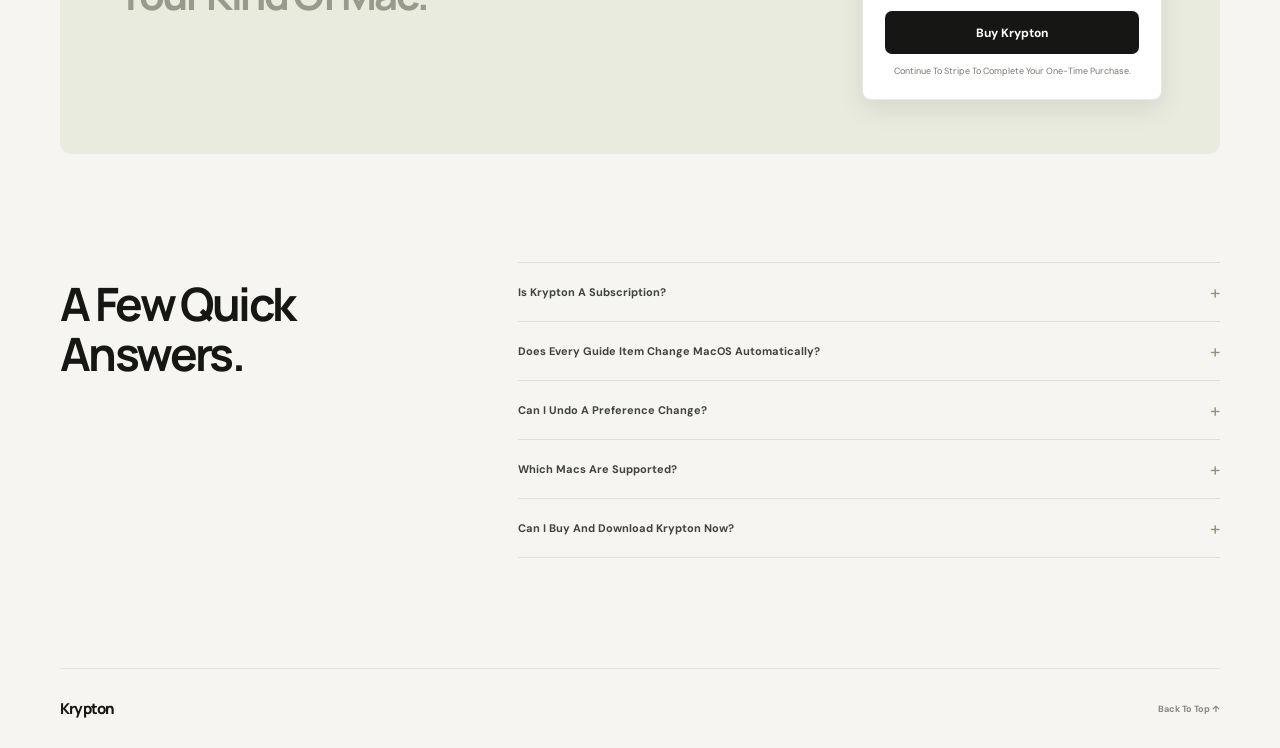
==== commit 4eb33982: "Connect Stripe Payment Link on storefront Wire Buy Krypton to the live Stripe Payment Link and updat" ====
--- a/index.html
+++ b/index.html
@@ -80,8 +80,8 @@
             <div class="price"><span class="currency">A$</span>10<span class="cents">.99</span></div>
             <p class="price-caption">AUD · one-time purchase</p>
             <p class="price-caption">For Apple silicon Macs (M1 or newer).</p>
-            <button class="button button-dark checkout-button" type="button" disabled>Coming Soon</button>
-            <p class="checkout-status" role="status" aria-live="polite">Online checkout and downloads are not available yet.</p>
+            <a class="button button-dark checkout-button" href="https://buy.stripe.com/28E8wO2RO1kwctN6TwgrS00">Buy Krypton</a>
+            <p class="checkout-status">Continue to Stripe to complete your one-time purchase.</p>
           </div>
         </div>
       </section>
@@ -93,7 +93,7 @@
           <details><summary>Does every guide item change macOS automatically?<span>+</span></summary><p>No. The guide is a checklist of ideas and reminders. Only the separate preference controls apply changes.</p></details>
           <details><summary>Can I undo a preference change?<span>+</span></summary><p>Krypton saves the previous value when applying a preference control and is designed to restore it when that control is switched off. Preference availability can vary by macOS version.</p></details>
           <details><summary>Which Macs are supported?<span>+</span></summary><p>The current download is built for Apple silicon Macs (M1 or newer).</p></details>
-          <details><summary>Can I buy and download Krypton now?<span>+</span></summary><p>Checkout and downloads are being set up. Krypton will be A$10.99 AUD as a one-time purchase.</p></details>
+          <details><summary>Can I buy and download Krypton now?<span>+</span></summary><p>Use the Buy Krypton button to continue to Stripe Checkout. The installer is available for Apple silicon Macs (M1 or newer).</p></details>
         </div>
       </section>
     </main>
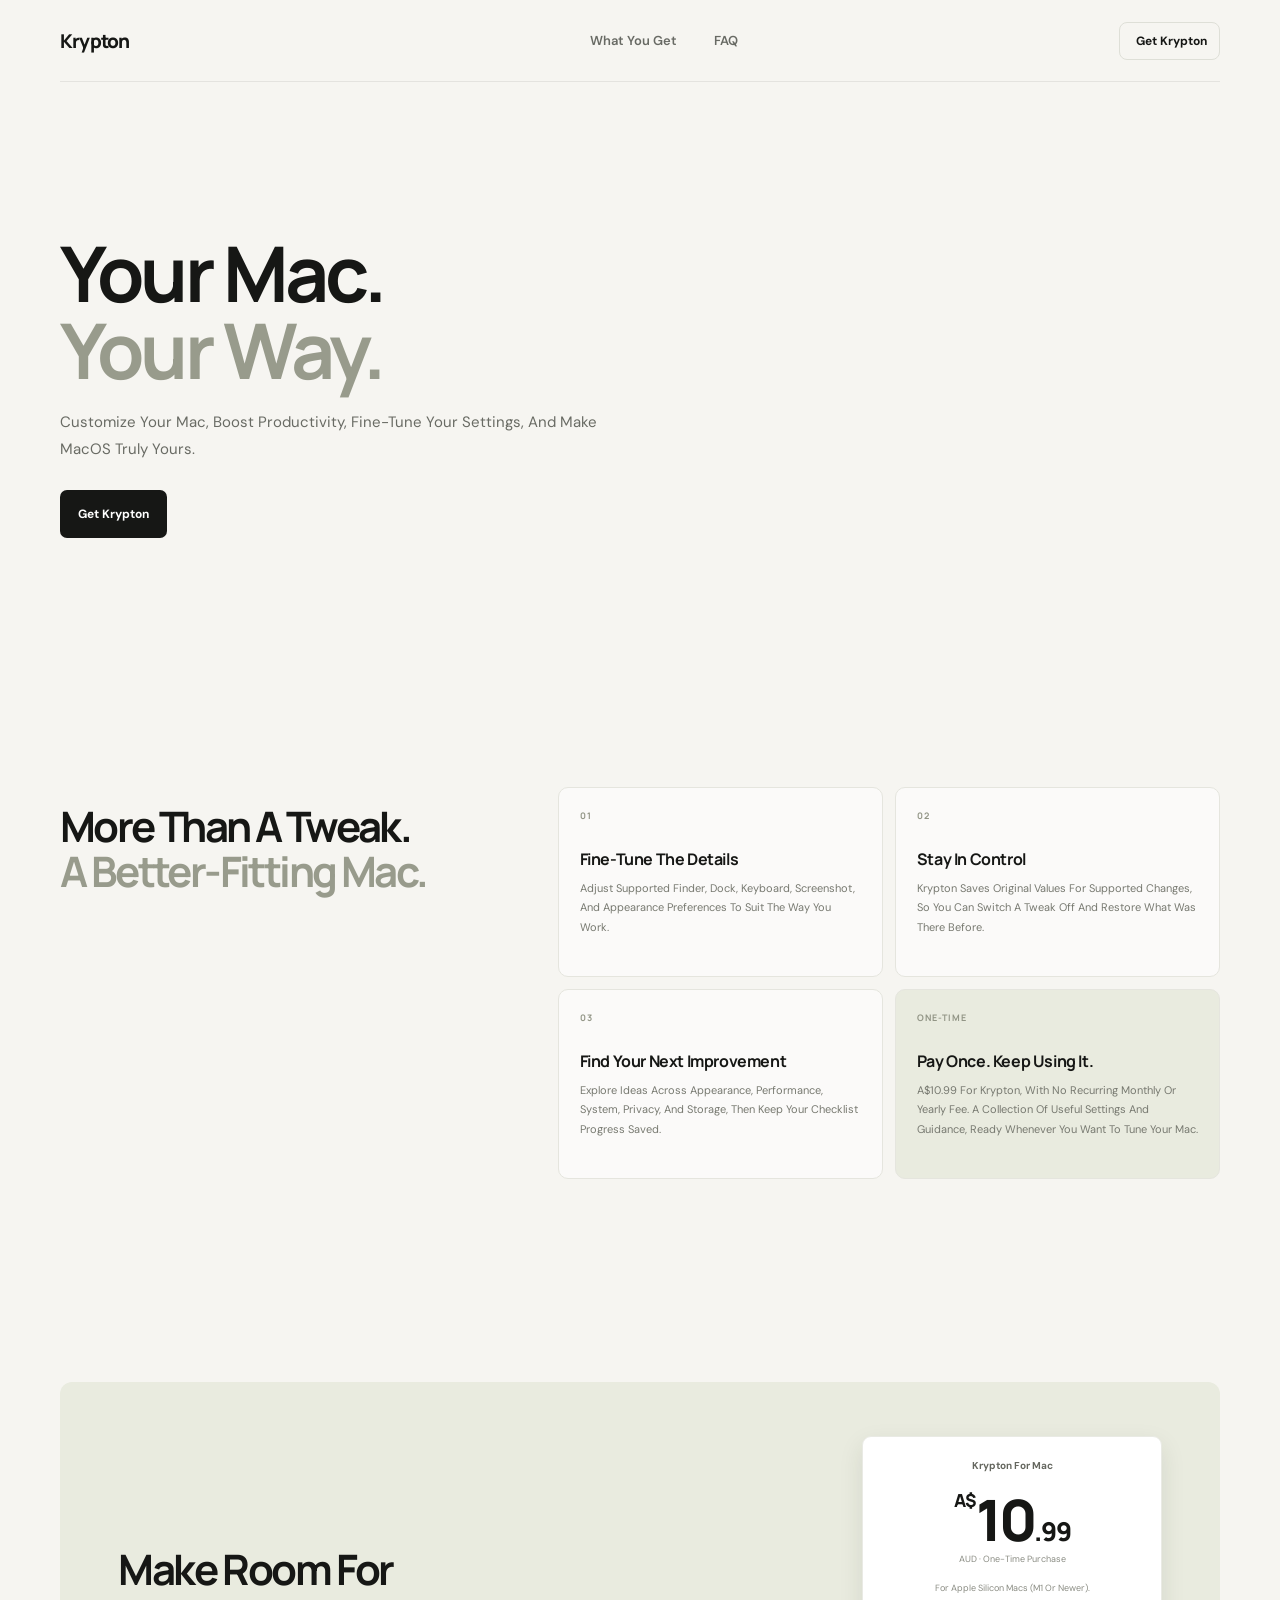
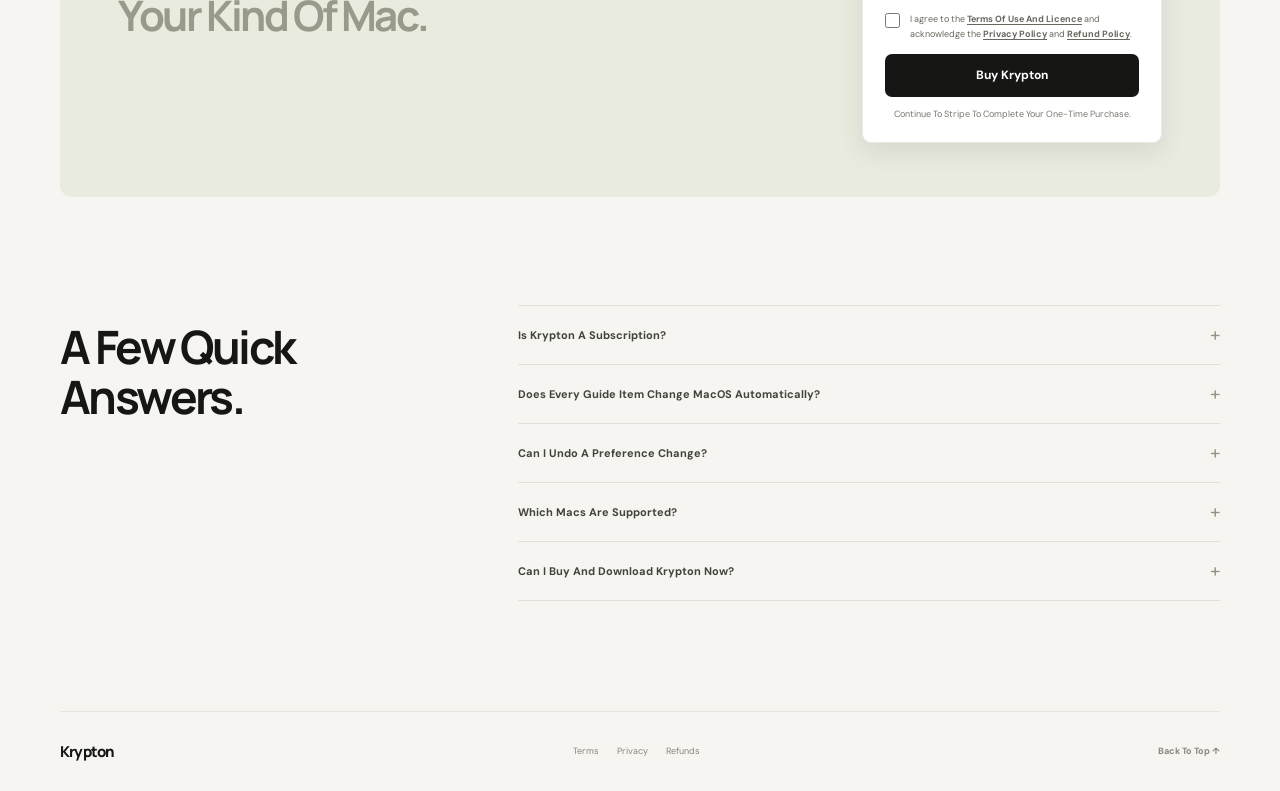
==== commit 45e2ea0d: "Add website terms, privacy and refund policies Adds a personal-use licence and redistribution restri" ====
--- a/index.html
+++ b/index.html
@@ -80,7 +80,13 @@
             <div class="price"><span class="currency">A$</span>10<span class="cents">.99</span></div>
             <p class="price-caption">AUD · one-time purchase</p>
             <p class="price-caption">For Apple silicon Macs (M1 or newer).</p>
-            <a class="button button-dark checkout-button" href="https://buy.stripe.com/28E8wO2RO1kwctN6TwgrS00">Buy Krypton</a>
+            <form class="purchase-form" action="https://buy.stripe.com/28E8wO2RO1kwctN6TwgrS00" method="get">
+              <label class="terms-acceptance">
+                <input type="checkbox" name="terms_accepted" value="yes" required />
+                <span>I agree to the <a href="terms.html" target="_blank" rel="noopener">Terms Of Use And Licence</a> and acknowledge the <a href="privacy.html" target="_blank" rel="noopener">Privacy Policy</a> and <a href="refunds.html" target="_blank" rel="noopener">Refund Policy</a>.</span>
+              </label>
+              <button class="button button-dark checkout-button" type="submit">Buy Krypton</button>
+            </form>
             <p class="checkout-status">Continue to Stripe to complete your one-time purchase.</p>
           </div>
         </div>
@@ -100,6 +106,11 @@
 
     <footer class="site-footer">
       <a class="brand footer-brand" href="#top"><span>Krypton</span></a>
+      <nav class="legal-links" aria-label="Legal information">
+        <a href="terms.html">Terms</a>
+        <a href="privacy.html">Privacy</a>
+        <a href="refunds.html">Refunds</a>
+      </nav>
       <a href="#top" class="back-top">Back to top ↑</a>
     </footer>
   </body>
--- a/styles.css
+++ b/styles.css
@@ -160,6 +160,11 @@
 .price-caption { margin: 7px 0 17px; color: #8a8c83; font-size: 9px; }
 .checkout-button { width: 100%; min-height: 43px; justify-content: center; padding-inline: 14px; }
 .checkout-button:disabled { opacity: .82; cursor: not-allowed; }
+.purchase-form { margin-top: 18px; }
+.terms-acceptance { display: grid; grid-template-columns: 16px 1fr; gap: 9px; align-items: start; margin-bottom: 13px; color: #66695e; font-size: 9px; line-height: 1.6; text-align: left; text-transform: none; }
+.terms-acceptance input { width: 15px; height: 15px; margin: 1px 0 0; accent-color: var(--ink); }
+.terms-acceptance a, .legal-content a { text-decoration: underline; text-underline-offset: 2px; }
+.terms-acceptance a { font-weight: 700; }
 .checkout-status { margin: 11px 0 0; color: #76786f; font-size: 9px; }
 .secure-note { display: flex; align-items: center; justify-content: center; gap: 5px; margin-top: 17px; padding-top: 14px; border-top: 1px solid #efefe9; color: #9a9c94; font-size: 7px; }
 .secure-note span { color: #818d6a; font-size: 12px; }
@@ -184,6 +189,15 @@
 .footer-brand { color: var(--ink); font-size: 15px; }
 .footer-brand img { width: 25px; height: 25px; border-radius: 7px; }
 .back-top { font-size: 9px; font-weight: 700; }
+.legal-links { display: flex; flex-wrap: wrap; gap: 18px; }
+.legal-links a:hover { color: var(--green-dark); }
+.legal-content { max-width: 820px; padding-block: 68px 100px; text-transform: none; }
+.legal-content h1 { font-size: clamp(42px, 6vw, 64px); letter-spacing: -2.8px; }
+.legal-content h2 { margin: 38px 0 12px; font-size: 22px; letter-spacing: -1px; }
+.legal-content p, .legal-content li { color: #55584f; font-size: 14px; line-height: 1.8; }
+.legal-content ul { padding-left: 22px; }
+.legal-notice { padding: 16px 18px; border: 1px solid #e2e3d9; border-radius: 8px; background: #fff; color: #66695e; font-size: 13px; line-height: 1.7; }
+.legal-back { display: inline-flex; margin-top: 22px; font-size: 13px; font-weight: 700; text-decoration: underline; text-underline-offset: 3px; }
 
 @media (max-width: 850px) {
   .page-shell, .section-pad, .site-header, .site-footer { width: min(100% - 42px, 680px); }
@@ -253,6 +267,7 @@
   .faq-section { grid-template-columns: 1fr; gap: 14px; padding-top: 0; padding-bottom: 72px; }
   .faq-heading h2 br { display: none; }
   .site-footer { min-height: 72px; gap: 10px; }
+  .legal-links { justify-content: center; gap: 10px; }
   .site-footer > span { max-width: 120px; text-align: center; line-height: 1.5; }
 }
 
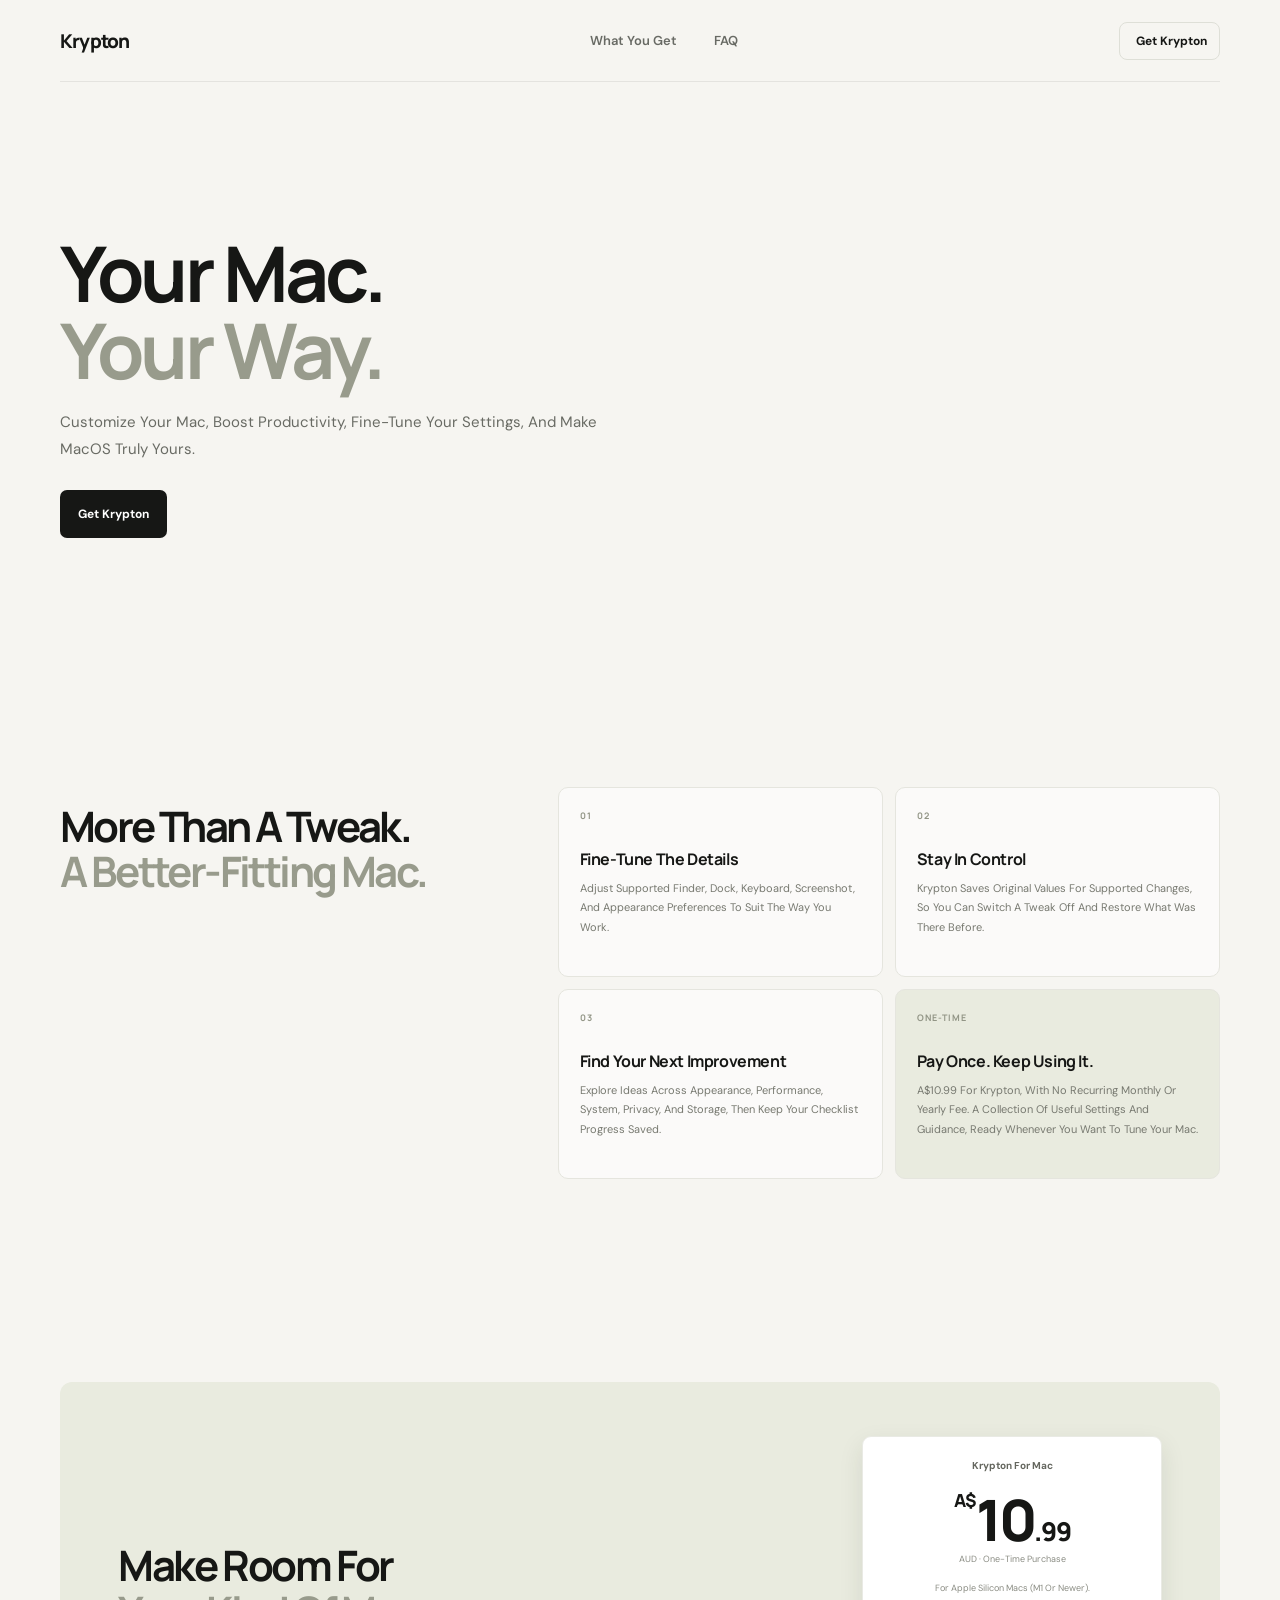
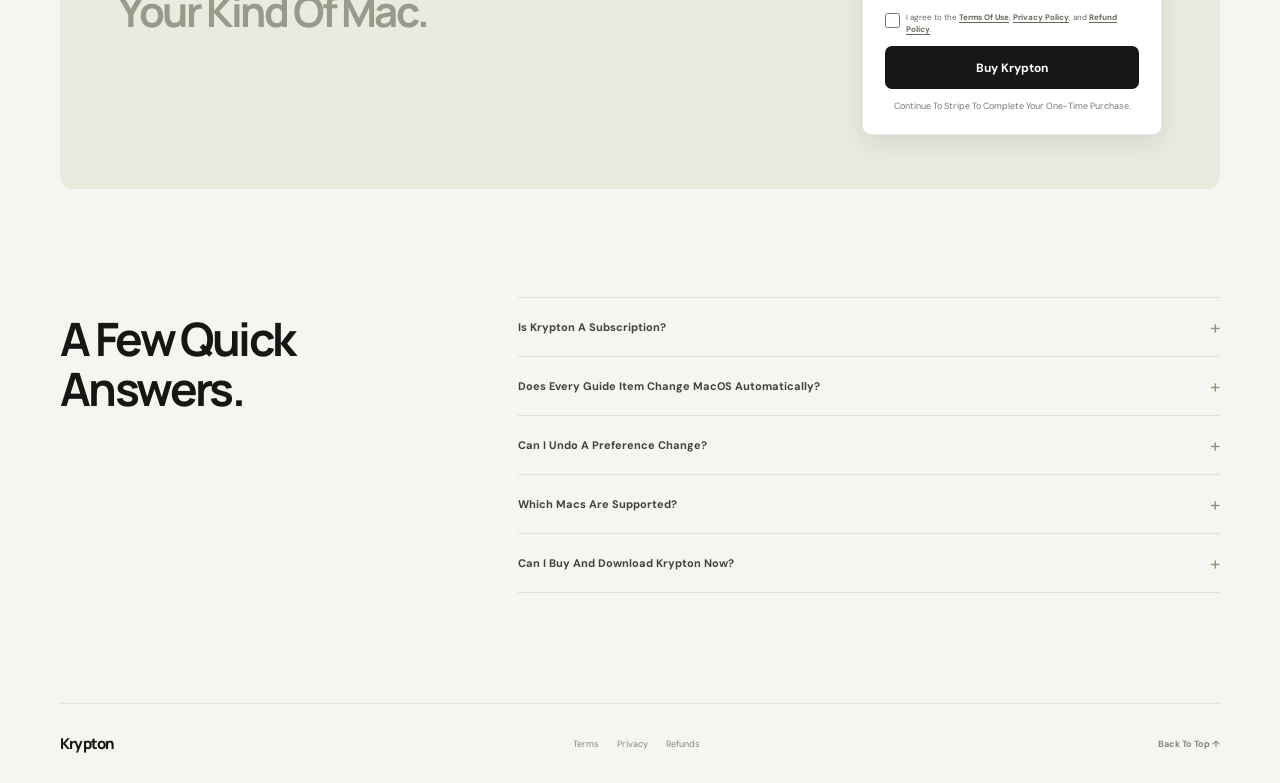
==== commit b962da9d: "Compact the checkout terms agreement Shorten and reduce the consent text so it fits neatly in the ch" ====
--- a/index.html
+++ b/index.html
@@ -83,7 +83,7 @@
             <form class="purchase-form" action="https://buy.stripe.com/28E8wO2RO1kwctN6TwgrS00" method="get">
               <label class="terms-acceptance">
                 <input type="checkbox" name="terms_accepted" value="yes" required />
-                <span>I agree to the <a href="terms.html" target="_blank" rel="noopener">Terms Of Use And Licence</a> and acknowledge the <a href="privacy.html" target="_blank" rel="noopener">Privacy Policy</a> and <a href="refunds.html" target="_blank" rel="noopener">Refund Policy</a>.</span>
+                <span>I agree to the <a href="terms.html" target="_blank" rel="noopener">Terms Of Use</a>, <a href="privacy.html" target="_blank" rel="noopener">Privacy Policy</a>, and <a href="refunds.html" target="_blank" rel="noopener">Refund Policy</a>.</span>
               </label>
               <button class="button button-dark checkout-button" type="submit">Buy Krypton</button>
             </form>
--- a/styles.css
+++ b/styles.css
@@ -161,7 +161,7 @@
 .checkout-button { width: 100%; min-height: 43px; justify-content: center; padding-inline: 14px; }
 .checkout-button:disabled { opacity: .82; cursor: not-allowed; }
 .purchase-form { margin-top: 18px; }
-.terms-acceptance { display: grid; grid-template-columns: 16px 1fr; gap: 9px; align-items: start; margin-bottom: 13px; color: #66695e; font-size: 9px; line-height: 1.6; text-align: left; text-transform: none; }
+.terms-acceptance { display: grid; grid-template-columns: 14px minmax(0, 1fr); gap: 7px; align-items: start; margin-bottom: 11px; color: #66695e; font-size: 8px; line-height: 1.45; text-align: left; text-transform: none; }
 .terms-acceptance input { width: 15px; height: 15px; margin: 1px 0 0; accent-color: var(--ink); }
 .terms-acceptance a, .legal-content a { text-decoration: underline; text-underline-offset: 2px; }
 .terms-acceptance a { font-weight: 700; }
